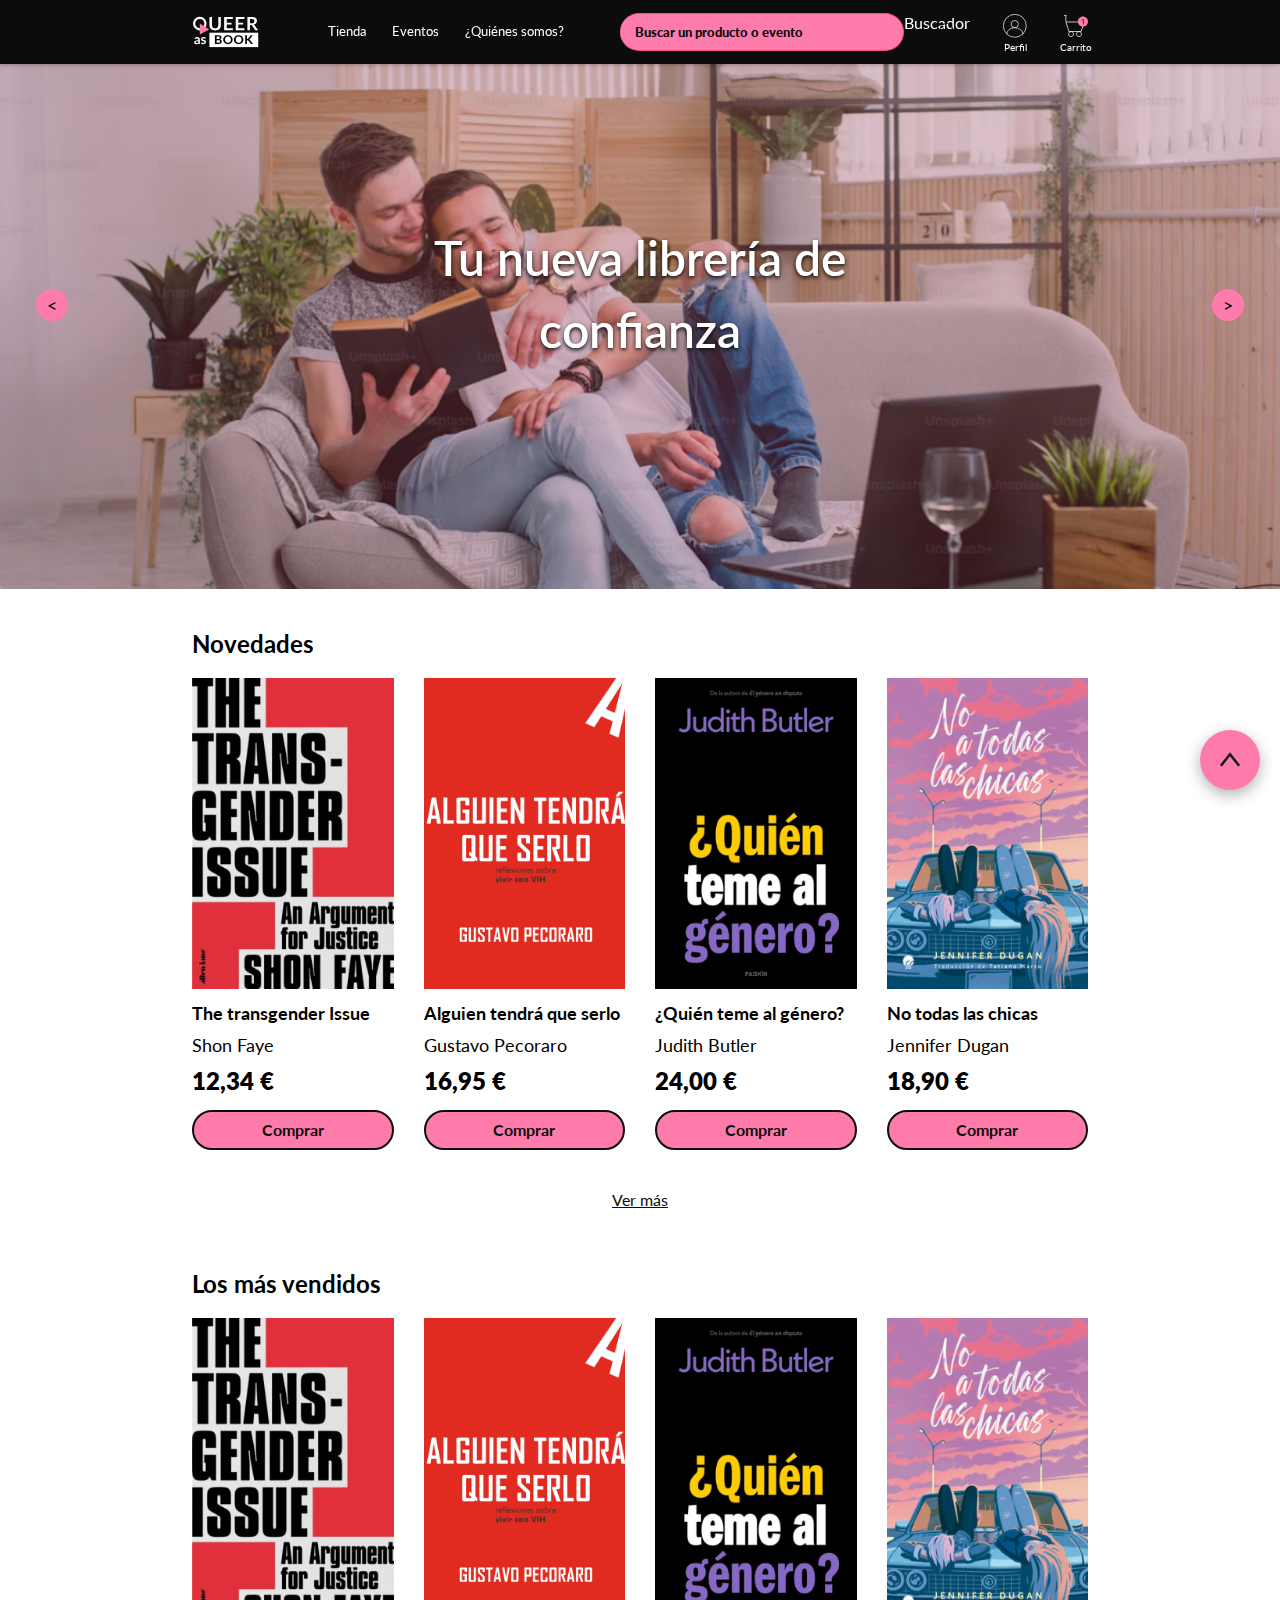
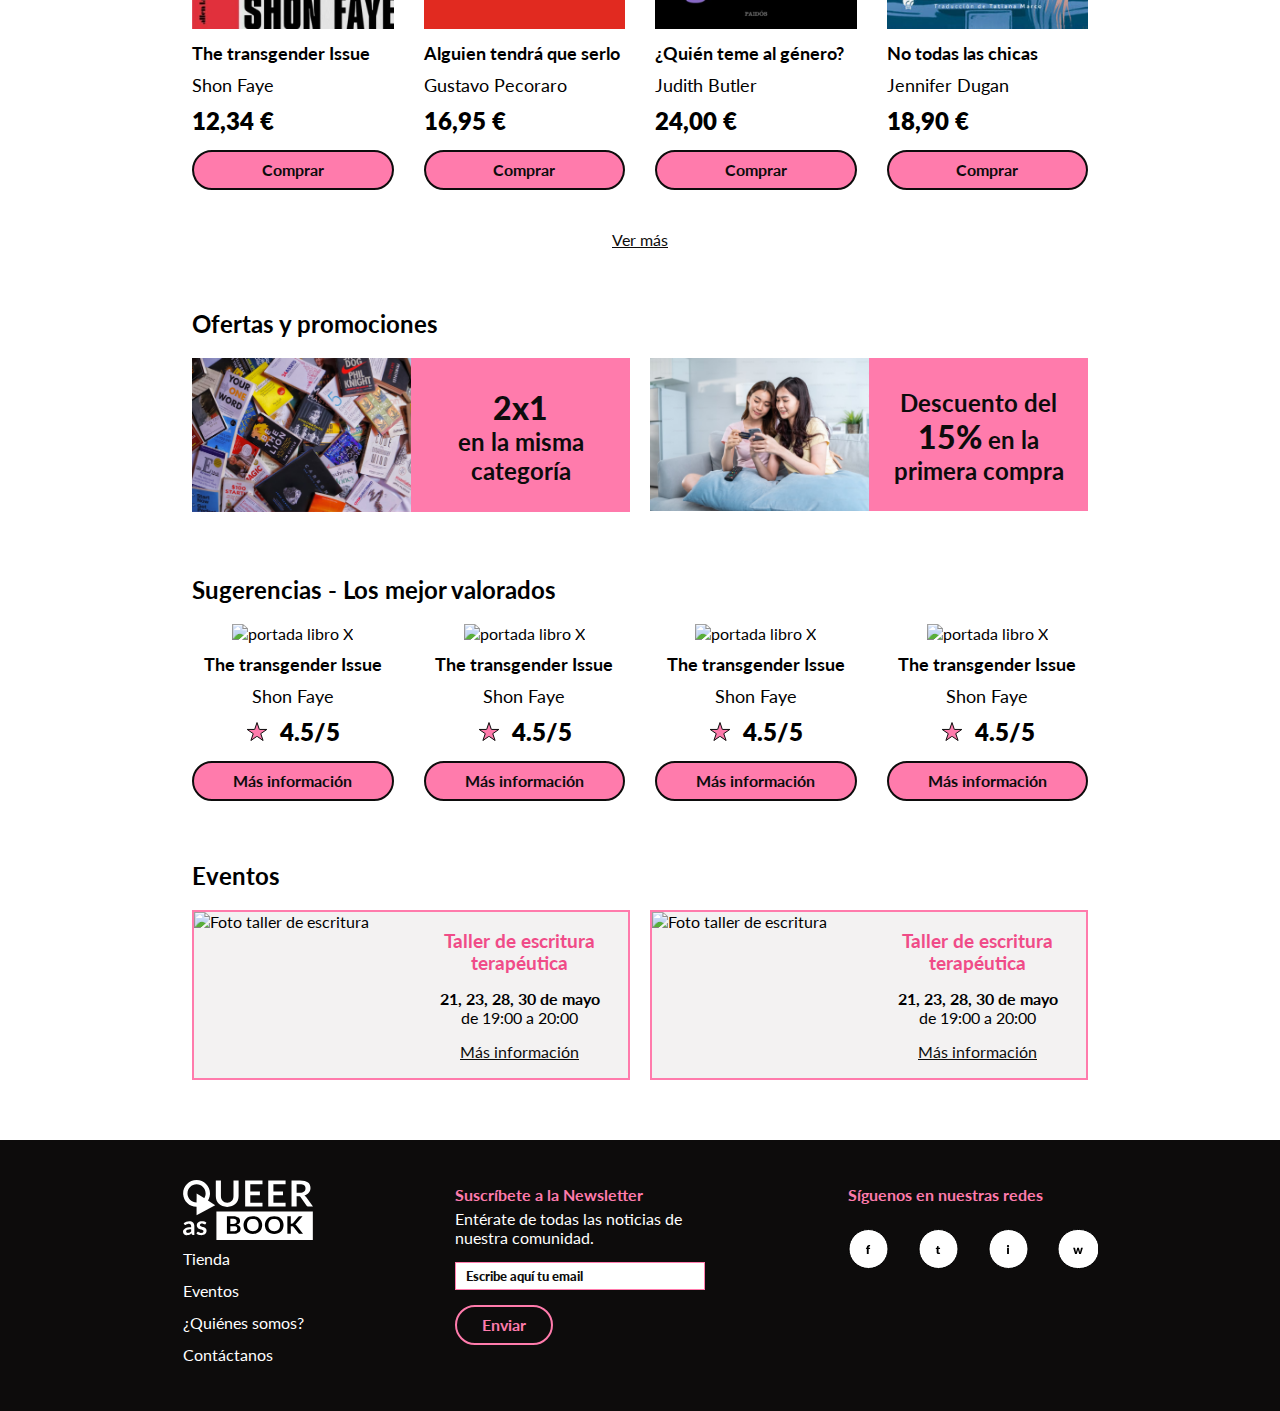
==== index.html @ 0e5432c2 "Fix label id in searchbar" ====
<!-- @format -->

<!DOCTYPE html>
<html lang="en">
  <head>
    <meta charset="UTF-8" >
    <meta name="viewport" content="width=device-width, initial-scale=1.0" >
    <meta name="description" content="La nueva librería online para una comunidad orgullosa." >
    <title>Inicio | Página de inicio de Queer as Book</title>
    <link rel="stylesheet"
    href="https://fonts.googleapis.com/css2?family=Lato:ital,wght@0,100;0,300;0,400;0,700;0,900;1,100;1,300;1,400;1,700;1,900&display=swap">
    <link rel="stylesheet" href="./css/styles.css" >
    <link rel="icon" type="image/x-icon" href="favicon.ico" >
  </head>
  <body>
    <header>
      <div class="header-wrapper">
        <a class="logo-desktop" href="index.html"><img src="./images/logos/logo-white-pink.svg" alt="Logo Queer as Book en header desktop" width="80" ></a>
        <a href="#main-menu" id="main-menu-toggle" class="menu-toggle" aria-label="Abrir menu"><span class="qb-icon qb-icon--hamburger" aria-hidden="true"></span></a>

        <a aria-label="Abrir búsqueda" class="item-icon" href="#"><span class="qb-icon qb-icon--search-w"></span></a>

        <!-- Barra de navegación -->
        <nav id="main-menu" class="main-menu" aria-label="Main menu">
          <a href="#main-menu-toggle" id="main-menu-close" class="menu-close" aria-label="Cerrar menu"><span class="qb-icon-float-left qb-icon qb-icon--close" aria-hidden="true"></span></a>
          <ul class="navbar-desktop-links" id="navbar-mobile-menu">
            <li><h4>Menú</h4></li>
            <li><a class="hover-underline-animation" href="tienda.html">Tienda</a></li>
            <li><a class="hover-underline-animation" href="eventos.html">Eventos</a></li>
            <li><a class="hover-underline-animation" href="quienes-somos.html">¿Quiénes somos?</a></li>
          </ul>

          <a class="logo-mobile" href="index.html"><img src="./images/logos/logo-black-sm.svg" alt="Logo Queer as Book en header para mobile" width="40" ></a>
        </nav>

        <div class="searchbar">
          <form action="#" method="post" accept-charset="utf-8" id="searchbar-form">
            <label for="searchbar-field" id="searchbar-label" aria-label="Barra de búsqueda" title="buscar">Buscador</label><br>
            <input class="searchbar-text" type="text" name="searchbar" placeholder="Buscar un producto o evento" value="" id="searchbar-field" aria-labelledby="searchbar-label" />
          </form>
        </div>

        <a class="logo-mobile" href="index.html"><img src="./images/logos/logo-white-pink-sm.svg" alt="Logo Queer as Book" width="40" ></a>
        <a href="#main-menu-toggle" title="menu-toggle" class="backdrop" tabindex="-1" aria-hidden="true" hidden></a>        <a aria-label="perfil" class="item-icon" href="#"><span class="qb-icon qb-icon--profile"></span> Perfil</a>
        <a aria-label="carrito" class="item-icon" href="#"><span class="qb-icon qb-icon--cart"></span>Carrito</a>
      </div>
    </header>

    <main>
      <a aria-label="Volver arriba" href="#"></a>
      <div id="carousel">
        <!-- <legend style="display: none;">Controles del carousel</legend> -->
        <input checked type="radio" name="slider" id="slide1" >
        <input type="radio" name="slider" id="slide2" >

        <div id="slides">
          <div id="overflow">
            <div class="inner">
              <article>
                <div class="info"><h1>Tu nueva librería de confianza</h1></div>

                <img alt="Imagen de portada. Pareja en el sofá" src="./images/portada1.png" >
              </article>

              <article>
                <div class="info">
                  <h1>Taller de escritura creativa</h1>
                  <a aria-label="Botón para más información sobre el taller" href="./eventos.html" class="btn btn--secondary">Más información</a>
                </div>
                <img alt="Imagen de evento. Taller de escritura creativa" src="./images/portada2.png" >
              </article>
            </div>
            <!-- .inner -->
          </div>
          <!-- #overflow -->
        </div>
        <!-- #slides -->

        <!-- #active -->

        <div class="carousel-active carousel-slider-buttons">
          <label class="slider-left" for="slide1">&lt;</label>
          <label class="slider-right" for="slide2">></label>
        </div>
      </div>
      <!-- #carousel -->
      <!-- Section cards of books - Novedades-->
      <section class="container">
        <h2>Novedades</h2>
        <div class="cards-books-wrapper">
          <article class="card-books">
            <img src="./images/book-covers/the-transgender-issue.png" alt="portada The transgender issue" >
            <h3>The transgender Issue</h3>
            <p>Shon Faye</p>
            <h4 class="precio">12,34 €</h4>
            <button class="btn btn--primary">Comprar</button>
          </article>

          <article class="card-books">
            <img src="./images/book-covers/alguien-tendra-que-serlo.png" alt="portada libro Alguien tendrá que serlo" >
            <h3>Alguien tendrá que serlo</h3>
            <p>Gustavo Pecoraro</p>
            <h4 class="precio">16,95 €</h4>
            <button class="btn btn--primary">Comprar</button>
          </article>

          <article class="card-books">
            <img src="./images/book-covers/quien-teme-al-genero.png" alt="portada libro Quién teme al género" >
            <h3>¿Quién teme al género?</h3>
            <p>Judith Butler</p>
            <h4 class="precio">24,00 €</h4>
            <button class="btn btn--primary">Comprar</button>
          </article>

          <article class="card-books">
            <img src="./images/book-covers/no-todas-las-chicas.png" alt="portada libro No todas las chicas" >
            <h3>No todas las chicas</h3>
            <p>Jennifer Dugan</p>
            <h4 class="precio">18,90 €</h4>
            <button class="btn btn--primary">Comprar</button>
          </article>
        </div>
        <a class="btn--link" href="./tienda.html">Ver más</a>
      </section>
      <!-- End of Section cards of books - Los más vendidos-->
      <!-- Section cards of books -->
      <section class="container">
        <h2>Los más vendidos</h2>
        <div class="cards-books-wrapper">
          <article class="card-books">
            <img src="./images/book-covers/the-transgender-issue.png" alt="portada The transgender issue" >
            <h3>The transgender Issue</h3>
            <p>Shon Faye</p>
            <h4 class="precio">12,34 €</h4>
            <button class="btn btn--primary">Comprar</button>
          </article>

          <article class="card-books">
            <img src="./images/book-covers/alguien-tendra-que-serlo.png" alt="portada libro Alguien tendrá que serlo" >
            <h3>Alguien tendrá que serlo</h3>
            <p>Gustavo Pecoraro</p>
            <h4 class="precio">16,95 €</h4>
            <button class="btn btn--primary">Comprar</button>
          </article>

          <article class="card-books">
            <img src="./images/book-covers/quien-teme-al-genero.png" alt="portada libro Quién teme al género" >
            <h3>¿Quién teme al género?</h3>
            <p>Judith Butler</p>
            <h4 class="precio">24,00 €</h4>
            <button class="btn btn--primary">Comprar</button>
          </article>

          <article class="card-books">
            <img src="./images/book-covers/no-todas-las-chicas.png" alt="portada libro No todas las chicas" >
            <h3>No todas las chicas</h3>
            <p>Jennifer Dugan</p>
            <h4 class="precio">18,90 €</h4>
            <button class="btn btn--primary">Comprar</button>
          </article>
        </div>

        <a class="btn--link" href="./tienda.html">Ver más</a>
      </section>
      <!-- End of Section cards of books -->
      <!-- Section Deals - Ofertas y promociones -->
      <section class="container">
        <h2>Ofertas y promociones</h2>
        <div class="cards-deals-wrapper">
          <article>
            <a aria-label="tarjeta de promoción" href="/tienda.html">
              <div class="text-over-image">
                <h3 class="text-deal">
                  <span class="max-deal">2x1</span><br >
                  en la misma categoría
                </h3>
              </div>
              <img src="./images/oferta-categoria.png" alt="libros oferta 2 por 1" >
            </a>
          </article>
          <article>
            <a aria-label="tarjeta de promoción" href="/tienda.html">
              <div class="text-over-image">
                <h3 class="text-deal">Descuento del <span class="max-deal">15%</span> en la <br >primera compra</h3>
              </div>
              <img src="./images/oferta-descuento.png" alt="Pareja comprando descuento 15" >
            </a>
          </article>
        </div>
      </section>
      <!-- End of Section of Deals - Ofertas y promociones-->

      <!-- Section cards of books - Sugerencias-->
      <section class="container">
        <h2>Sugerencias - Los mejor valorados</h2>
        <div class="cards-books-wrapper">
          <article class="card-books card-suggestions">
            <img src="https://www.queerlit.co.uk/cdn/shop/products/9780241423141_b2c5d167-e8be-4f23-af86-11f221626fd6_370x.jpg?v=1641292805" alt="portada libro X" >
            <h3>The transgender Issue</h3>
            <p>Shon Faye</p>
            <h4 class="rating">4.5/5</h4>
            <button class="btn btn--primary">Más información</button>
          </article>

          <article class="card-books card-suggestions">
            <img src="https://www.queerlit.co.uk/cdn/shop/products/9780241423141_b2c5d167-e8be-4f23-af86-11f221626fd6_370x.jpg?v=1641292805" alt="portada libro X" >
            <h3>The transgender Issue</h3>
            <p>Shon Faye</p>
            <h4 class="rating">4.5/5</h4>
            <button class="btn btn--primary">Más información</button>
          </article>

          <article class="card-books card-suggestions">
            <img src="https://www.queerlit.co.uk/cdn/shop/products/9780241423141_b2c5d167-e8be-4f23-af86-11f221626fd6_370x.jpg?v=1641292805" alt="portada libro X" >
            <h3>The transgender Issue</h3>
            <p>Shon Faye</p>
            <h4 class="rating">4.5/5</h4>
            <button class="btn btn--primary">Más información</button>
          </article>

          <article class="card-books card-suggestions">
            <img src="https://www.queerlit.co.uk/cdn/shop/products/9780241423141_b2c5d167-e8be-4f23-af86-11f221626fd6_370x.jpg?v=1641292805" alt="portada libro X" >
            <h3>The transgender Issue</h3>
            <p>Shon Faye</p>
            <h4 class="rating">4.5/5</h4>
            <button class="btn btn--primary">Más información</button>
          </article>
        </div>
      </section>
      <!-- End of Section cards of books - Los más vendidos-->
      <!-- Section Events - Eventos -->
      <section class="container">
        <h2>Eventos</h2>
        <div class="cards-events-home-wrapper">
          <article>
            <img src="https://plus.unsplash.com/premium_photo-1706061118695-5c6cc28e418d?q=80&w=2942&auto=format&fit=crop&ixlib=rb-4.0.3&ixid=M3wxMjA3fDB8MHxwaG90by1wYWdlfHx8fGVufDB8fHx8fA==" alt="Foto taller de escritura" >
            <div class="text-events">
              <h3>Taller de escritura terapéutica</h3>
              <p>
                <span style="font-weight: 700">21, 23, 28, 30 de mayo</span><br >
                de 19:00 a 20:00
              </p>
              <a class="btn--link" href="./eventos.html">Más información</a>
            </div>
          </article>
          <article>
            <img src="https://plus.unsplash.com/premium_photo-1706061118695-5c6cc28e418d?q=80&w=2942&auto=format&fit=crop&ixlib=rb-4.0.3&ixid=M3wxMjA3fDB8MHxwaG90by1wYWdlfHx8fGVufDB8fHx8fA==" alt="Foto taller de escritura" >
            <div class="text-events">
              <h3>Taller de escritura terapéutica</h3>
              <p>
                <span style="font-weight: 700">21, 23, 28, 30 de mayo</span><br >
                de 19:00 a 20:00
              </p>
              <a class="btn--link" href="./eventos.html">Más información</a>
            </div>
          </article>
        </div>
      </section>
      <!-- End of Section of Events - Eventos-->
    </main>
    <footer>

      <div class="footer-first-block">
        <a aria-label="Enlace en el footer para volver al inicio" class="logo-footer" href="index.html"><img src="./images/logos/logo-white.svg" alt="Logo Queer as Book en footer" width="130" ></a>
        <ul class="footer-links">
          <li><a href="tienda.html">Tienda</a></li>
          <li><a href="eventos.html">Eventos</a></li>
          <li><a href="quienes-somos.html">¿Quiénes somos?</a></li>
          <li><a href="quienes-somos#contacta.html">Contáctanos</a></li>
        </ul>
      </div>
      <div class="footer-second-block">
        <form action="#" method="post" accept-charset="utf-8" id="newsletter-subscribe">
          <h4>Suscríbete a la Newsletter</h4>
          <p>
            <label for="subscribe-field"
              >Entérate de todas las noticias de <br >
              nuestra comunidad.</label
            ><br >
            <input type="text" name="email" placeholder="Escribe aquí tu email" value="" id="subscribe-field" >
          </p>
          <p>
            <input class="btn btn--tertiary" type="submit" value="Enviar" >
          </p>
        </form>
      </div>
      <div class="footer-third-block">
        <h4>Síguenos en nuestras redes</h4>
        <ul class="footer-links footer-social">
          <li>
            <a href="#" aria-label="boton para ir a facebook"><span class="qb-icon qb-icon--facebook"></span></a>
          </li>
          <li>
            <a href="#" aria-label="boton para ir a twitter"><span class="qb-icon qb-icon--twitter"></span></a>
          </li>
          <li>
            <a href="#" aria-label="boton para ir a instagram"><span class="qb-icon qb-icon--instagram"></span></a>
          </li>
          <li>
            <a href="#" aria-label="boton para ir a whatsapp"><span class="qb-icon qb-icon--whatsapp"></span></a>
          </li>
        </ul>
      </div>
    </footer>
    <a class="qb-button-top qb-icon--arrow-top" aria-label="Volver arriba" href="#"></a>

      <nav class="bottom-navbar-wrapper">
        <ul>
          <li><a class="active" href="index.html"><span class="qb-icon qb-icon--home-active"></span>Inicio</a></li>
          <li><a href="#"><span class="qb-icon qb-icon--search-w"></span>Buscar</a></li>
          <li><a href="#"><span class="qb-icon qb-icon--profile"></span>Perfil</a></li>
          <li><a href="#"><span class="qb-icon qb-icon--cart"></span>Carrito</a></li>
        </ul>
      </nav>

  </body>
</html>
---- css/styles.css ----
@import url(./global.css);
@import url(./navbar.css);
@import url(./bottom-navbar.css);
@import url(./searchbar.css);
@import url(./carousel.css);
@import url(./icons.css);
@import url(./cards.css);
@import url(./dropdown.css);
@import url(./calendar.css);
@import url(./img-text.css);
@import url(./form.css);
@import url(./map.css);
@import url(./buttons.css);
@import url(./footer.css);
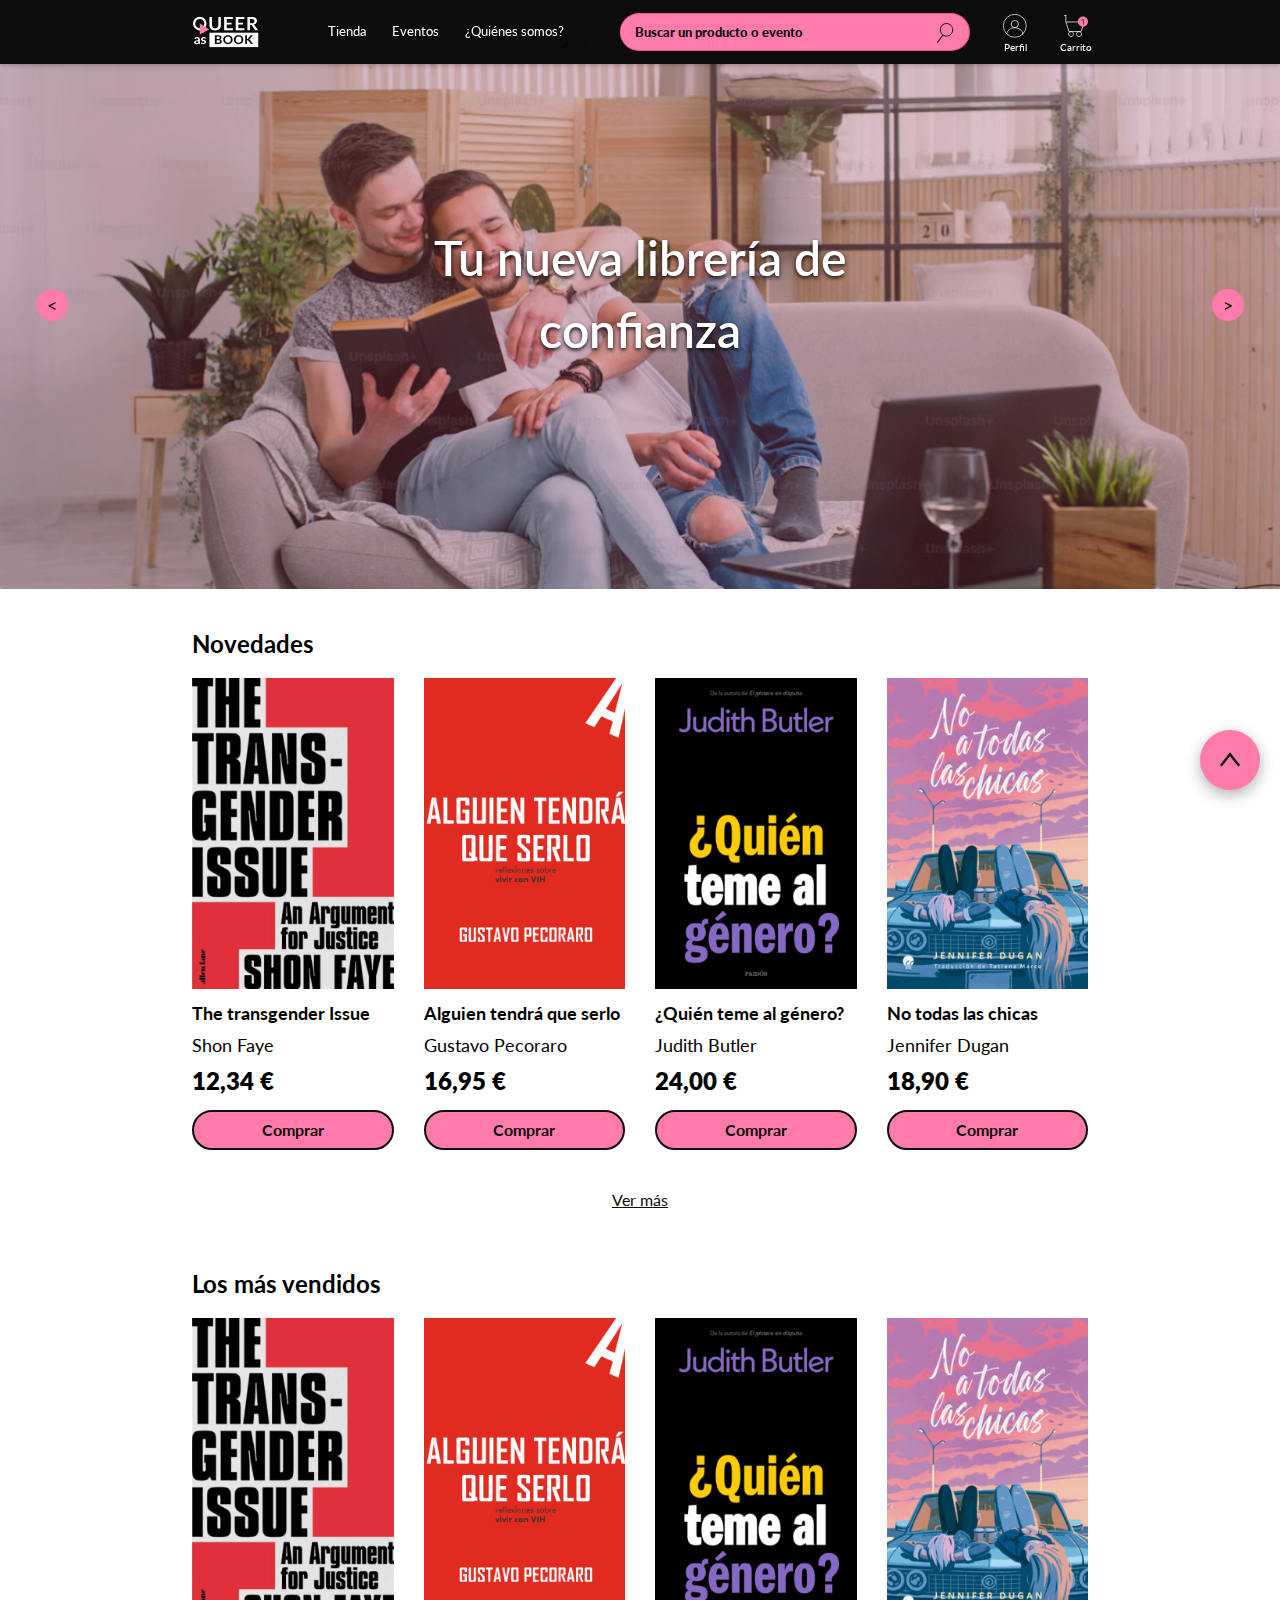
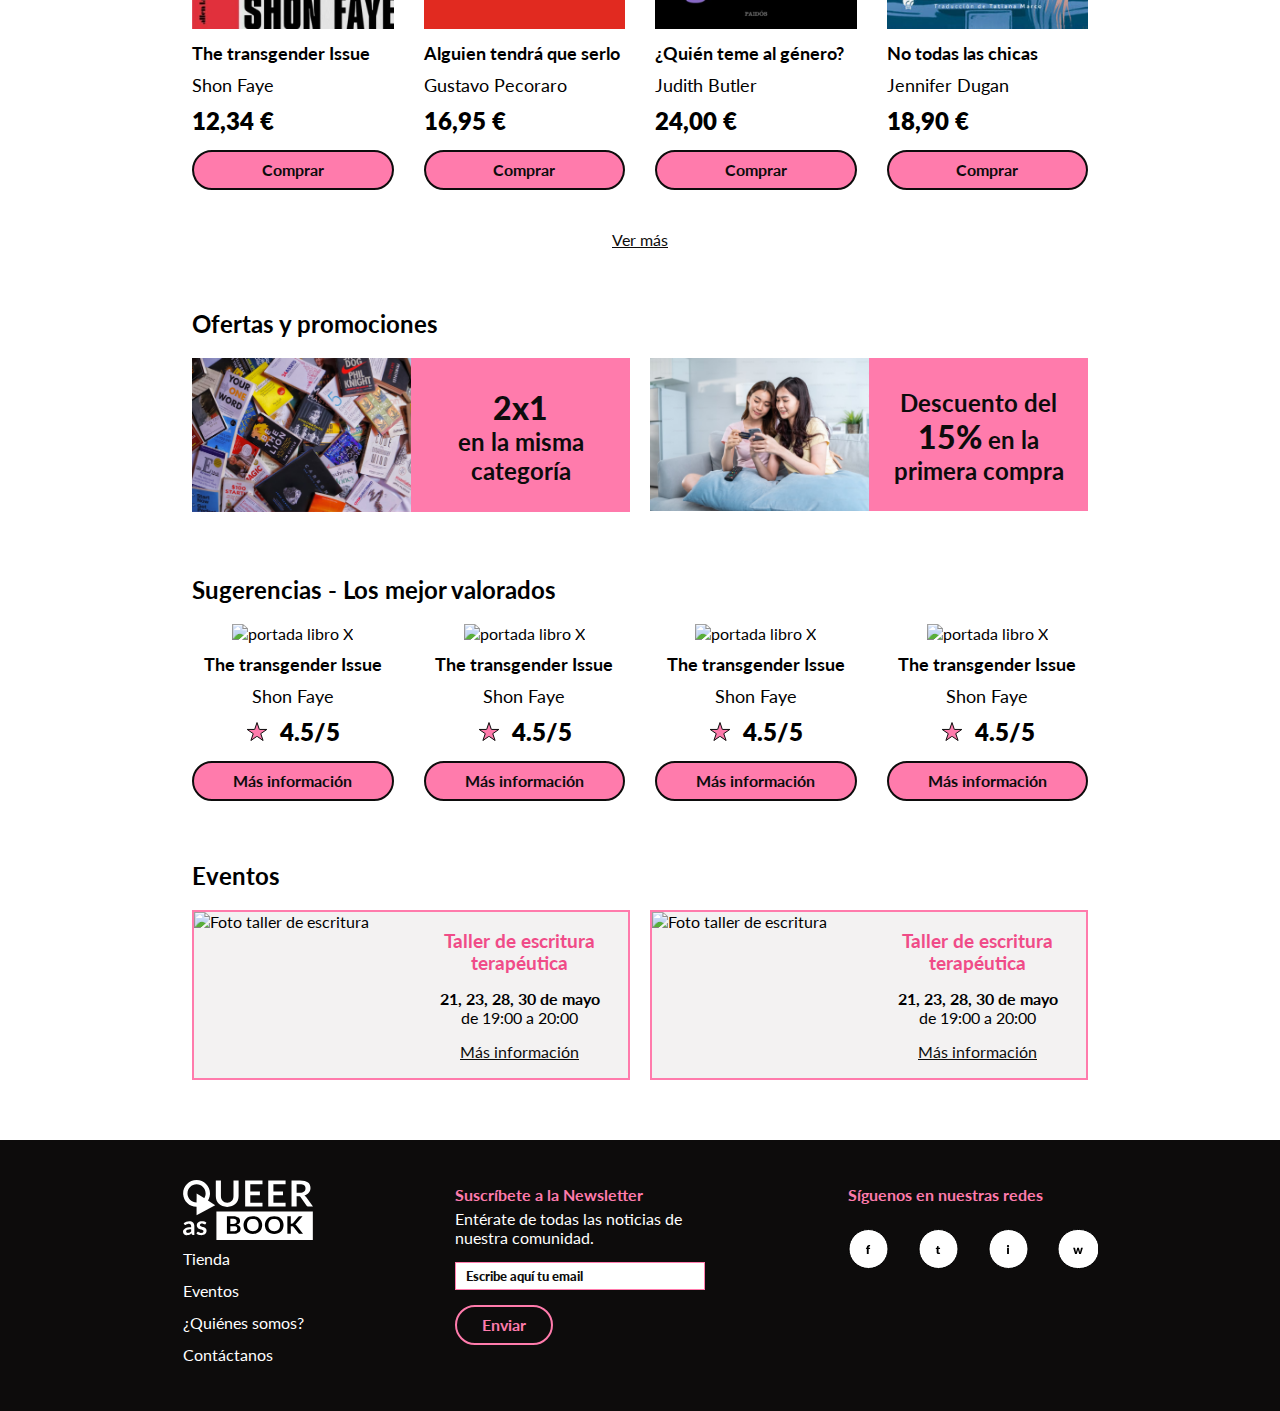
==== commit 96b8f782: "Fix image quienes somos and searchbar" ====
--- a/index.html
+++ b/index.html
@@ -34,12 +34,11 @@
         </nav>
 
         <div class="searchbar">
-          <form action="#" method="post" accept-charset="utf-8" id="searchbar-form">
-            <label for="searchbar-field" id="searchbar-label" aria-label="Barra de búsqueda" title="buscar">Buscador</label><br>
-            <input class="searchbar-text" type="text" name="searchbar" placeholder="Buscar un producto o evento" value="" id="searchbar-field" aria-labelledby="searchbar-label" />
+          <form action="#" method="post" role="search" accept-charset="utf-8" id="searchbar-form">
+            <input class="searchbar-text" type="search" name="search" placeholder="Buscar un producto o evento" value="" id="searchbar-field" aria-labelledby="searchbar-label" />
           </form>
         </div>
-
+        
         <a class="logo-mobile" href="index.html"><img src="./images/logos/logo-white-pink-sm.svg" alt="Logo Queer as Book" width="40" ></a>
         <a href="#main-menu-toggle" title="menu-toggle" class="backdrop" tabindex="-1" aria-hidden="true" hidden></a>        <a aria-label="perfil" class="item-icon" href="#"><span class="qb-icon qb-icon--profile"></span> Perfil</a>
         <a aria-label="carrito" class="item-icon" href="#"><span class="qb-icon qb-icon--cart"></span>Carrito</a>
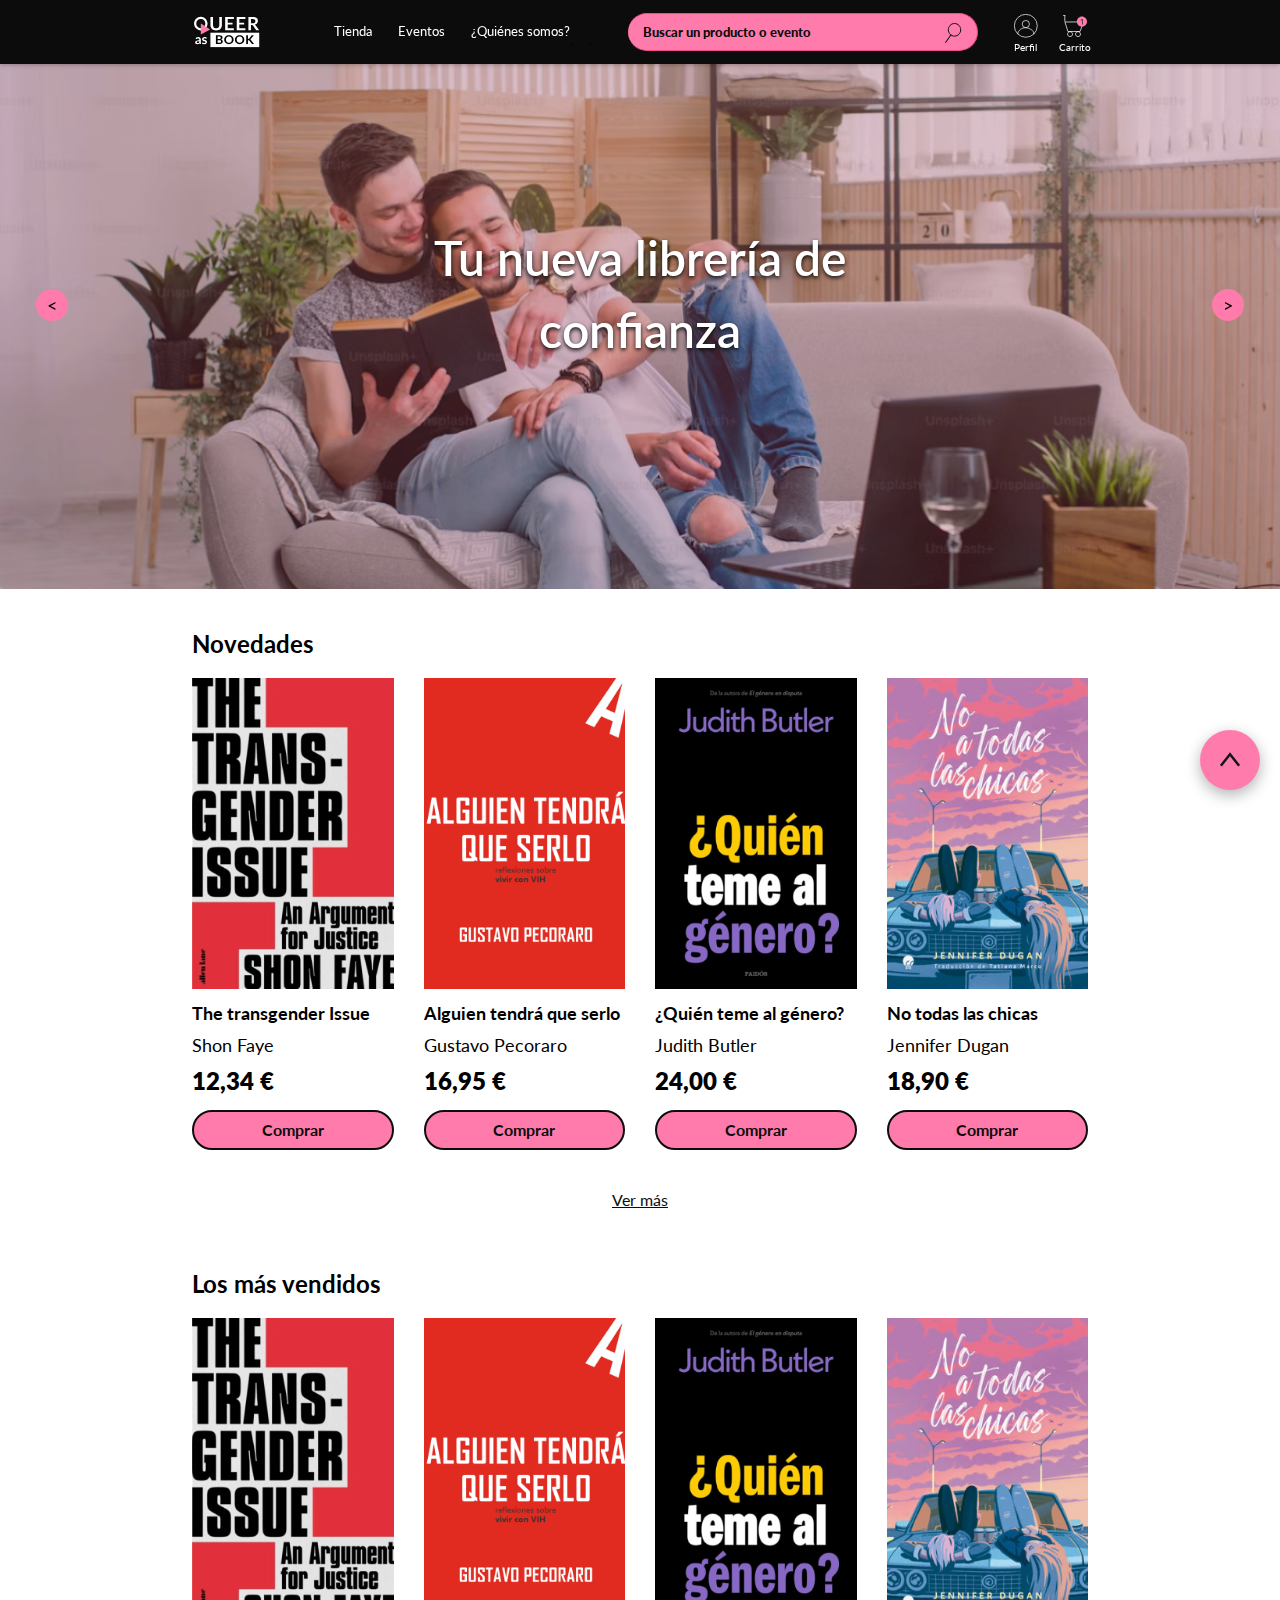
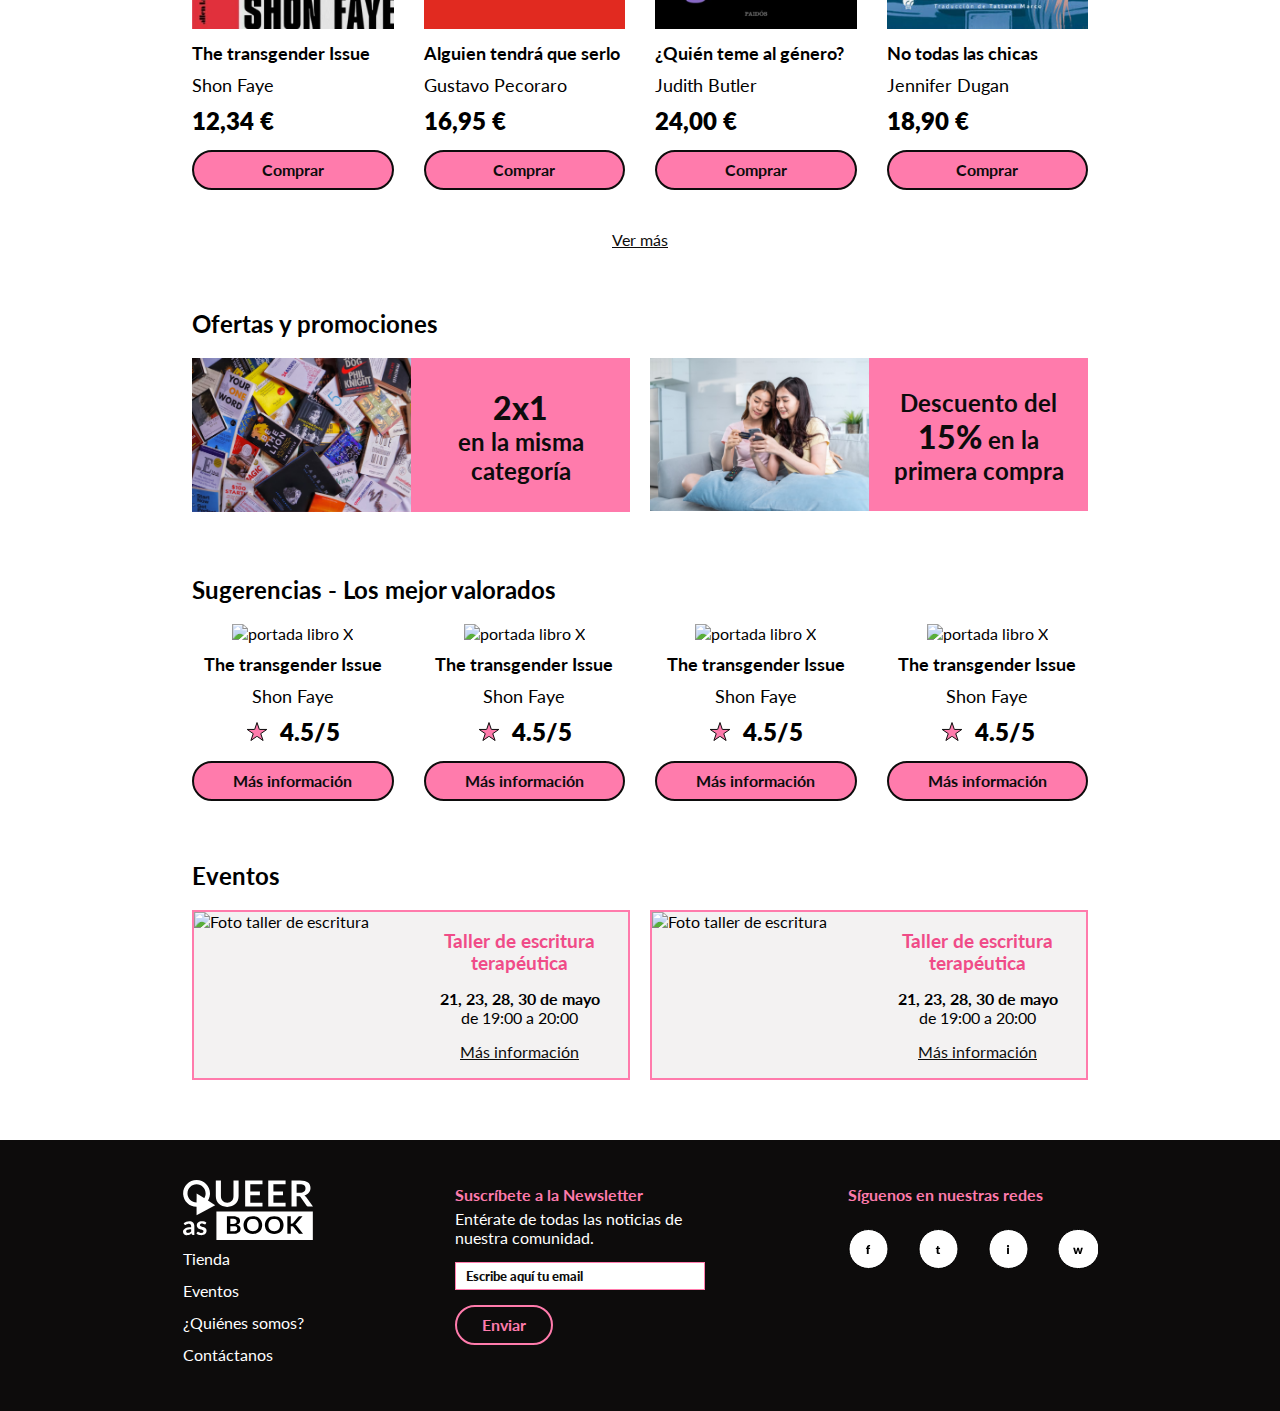
==== commit 780d32c3: "Fix perfil and carrito alignment in top navbar" ====
--- a/index.html
+++ b/index.html
@@ -3,19 +3,18 @@
 <!DOCTYPE html>
 <html lang="en">
   <head>
-    <meta charset="UTF-8" >
-    <meta name="viewport" content="width=device-width, initial-scale=1.0" >
-    <meta name="description" content="La nueva librería online para una comunidad orgullosa." >
+    <meta charset="UTF-8" />
+    <meta name="viewport" content="width=device-width, initial-scale=1.0" />
+    <meta name="description" content="La nueva librería online para una comunidad orgullosa." />
     <title>Inicio | Página de inicio de Queer as Book</title>
-    <link rel="stylesheet"
-    href="https://fonts.googleapis.com/css2?family=Lato:ital,wght@0,100;0,300;0,400;0,700;0,900;1,100;1,300;1,400;1,700;1,900&display=swap">
-    <link rel="stylesheet" href="./css/styles.css" >
-    <link rel="icon" type="image/x-icon" href="favicon.ico" >
+    <link rel="stylesheet" href="https://fonts.googleapis.com/css2?family=Lato:ital,wght@0,100;0,300;0,400;0,700;0,900;1,100;1,300;1,400;1,700;1,900&display=swap" />
+    <link rel="stylesheet" href="./css/styles.css" />
+    <link rel="icon" type="image/x-icon" href="favicon.ico" />
   </head>
   <body>
     <header>
       <div class="header-wrapper">
-        <a class="logo-desktop" href="index.html"><img src="./images/logos/logo-white-pink.svg" alt="Logo Queer as Book en header desktop" width="80" ></a>
+        <a class="logo-desktop" href="index.html"><img src="./images/logos/logo-white-pink.svg" alt="Logo Queer as Book en header desktop" width="80" /></a>
         <a href="#main-menu" id="main-menu-toggle" class="menu-toggle" aria-label="Abrir menu"><span class="qb-icon qb-icon--hamburger" aria-hidden="true"></span></a>
 
         <a aria-label="Abrir búsqueda" class="item-icon" href="#"><span class="qb-icon qb-icon--search-w"></span></a>
@@ -30,18 +29,24 @@
             <li><a class="hover-underline-animation" href="quienes-somos.html">¿Quiénes somos?</a></li>
           </ul>
 
-          <a class="logo-mobile" href="index.html"><img src="./images/logos/logo-black-sm.svg" alt="Logo Queer as Book en header para mobile" width="40" ></a>
+          <a class="logo-mobile" href="index.html"><img src="./images/logos/logo-black-sm.svg" alt="Logo Queer as Book en header para mobile" width="40" /></a>
         </nav>
 
         <div class="searchbar">
           <form action="#" method="post" role="search" accept-charset="utf-8" id="searchbar-form">
-            <input class="searchbar-text" type="search" name="search" placeholder="Buscar un producto o evento" value="" id="searchbar-field" aria-labelledby="searchbar-label" />
+            <label for="searchbar-form" class="hide-label">Buscar</label>
+            <input class="searchbar-text" type="search" name="search" placeholder="Buscar un producto o evento" value="" id="searchbar-field" aria-labelledby="searchbar-form" />
           </form>
         </div>
+
+        <a class="logo-mobile" href="index.html"><img src="./images/logos/logo-white-pink-sm.svg" alt="Logo Queer as Book" width="40" /></a>
+
+        <a href="#main-menu-toggle" title="menu-toggle" class="backdrop" tabindex="-1" aria-hidden="true" hidden></a>
         
-        <a class="logo-mobile" href="index.html"><img src="./images/logos/logo-white-pink-sm.svg" alt="Logo Queer as Book" width="40" ></a>
-        <a href="#main-menu-toggle" title="menu-toggle" class="backdrop" tabindex="-1" aria-hidden="true" hidden></a>        <a aria-label="perfil" class="item-icon" href="#"><span class="qb-icon qb-icon--profile"></span> Perfil</a>
-        <a aria-label="carrito" class="item-icon" href="#"><span class="qb-icon qb-icon--cart"></span>Carrito</a>
+        <div class="perfil-carrito-wrapper">
+          <a aria-label="perfil" class="item-icon" href="#"><span class="qb-icon qb-icon--profile"></span> Perfil</a>
+          <a aria-label="carrito" class="item-icon" href="#"><span class="qb-icon qb-icon--cart"></span>Carrito</a>
+        </div>
       </div>
     </header>
 
@@ -49,8 +54,8 @@
       <a aria-label="Volver arriba" href="#"></a>
       <div id="carousel">
         <!-- <legend style="display: none;">Controles del carousel</legend> -->
-        <input checked type="radio" name="slider" id="slide1" >
-        <input type="radio" name="slider" id="slide2" >
+        <input checked type="radio" name="slider" id="slide1" />
+        <input type="radio" name="slider" id="slide2" />
 
         <div id="slides">
           <div id="overflow">
@@ -58,7 +63,7 @@
               <article>
                 <div class="info"><h1>Tu nueva librería de confianza</h1></div>
 
-                <img alt="Imagen de portada. Pareja en el sofá" src="./images/portada1.png" >
+                <img alt="Imagen de portada. Pareja en el sofá" src="./images/portada1.png" />
               </article>
 
               <article>
@@ -66,7 +71,7 @@
                   <h1>Taller de escritura creativa</h1>
                   <a aria-label="Botón para más información sobre el taller" href="./eventos.html" class="btn btn--secondary">Más información</a>
                 </div>
-                <img alt="Imagen de evento. Taller de escritura creativa" src="./images/portada2.png" >
+                <img alt="Imagen de evento. Taller de escritura creativa" src="./images/portada2.png" />
               </article>
             </div>
             <!-- .inner -->
@@ -88,7 +93,7 @@
         <h2>Novedades</h2>
         <div class="cards-books-wrapper">
           <article class="card-books">
-            <img src="./images/book-covers/the-transgender-issue.png" alt="portada The transgender issue" >
+            <img src="./images/book-covers/the-transgender-issue.png" alt="portada The transgender issue" />
             <h3>The transgender Issue</h3>
             <p>Shon Faye</p>
             <h4 class="precio">12,34 €</h4>
@@ -96,7 +101,7 @@
           </article>
 
           <article class="card-books">
-            <img src="./images/book-covers/alguien-tendra-que-serlo.png" alt="portada libro Alguien tendrá que serlo" >
+            <img src="./images/book-covers/alguien-tendra-que-serlo.png" alt="portada libro Alguien tendrá que serlo" />
             <h3>Alguien tendrá que serlo</h3>
             <p>Gustavo Pecoraro</p>
             <h4 class="precio">16,95 €</h4>
@@ -104,7 +109,7 @@
           </article>
 
           <article class="card-books">
-            <img src="./images/book-covers/quien-teme-al-genero.png" alt="portada libro Quién teme al género" >
+            <img src="./images/book-covers/quien-teme-al-genero.png" alt="portada libro Quién teme al género" />
             <h3>¿Quién teme al género?</h3>
             <p>Judith Butler</p>
             <h4 class="precio">24,00 €</h4>
@@ -112,7 +117,7 @@
           </article>
 
           <article class="card-books">
-            <img src="./images/book-covers/no-todas-las-chicas.png" alt="portada libro No todas las chicas" >
+            <img src="./images/book-covers/no-todas-las-chicas.png" alt="portada libro No todas las chicas" />
             <h3>No todas las chicas</h3>
             <p>Jennifer Dugan</p>
             <h4 class="precio">18,90 €</h4>
@@ -127,7 +132,7 @@
         <h2>Los más vendidos</h2>
         <div class="cards-books-wrapper">
           <article class="card-books">
-            <img src="./images/book-covers/the-transgender-issue.png" alt="portada The transgender issue" >
+            <img src="./images/book-covers/the-transgender-issue.png" alt="portada The transgender issue" />
             <h3>The transgender Issue</h3>
             <p>Shon Faye</p>
             <h4 class="precio">12,34 €</h4>
@@ -135,7 +140,7 @@
           </article>
 
           <article class="card-books">
-            <img src="./images/book-covers/alguien-tendra-que-serlo.png" alt="portada libro Alguien tendrá que serlo" >
+            <img src="./images/book-covers/alguien-tendra-que-serlo.png" alt="portada libro Alguien tendrá que serlo" />
             <h3>Alguien tendrá que serlo</h3>
             <p>Gustavo Pecoraro</p>
             <h4 class="precio">16,95 €</h4>
@@ -143,7 +148,7 @@
           </article>
 
           <article class="card-books">
-            <img src="./images/book-covers/quien-teme-al-genero.png" alt="portada libro Quién teme al género" >
+            <img src="./images/book-covers/quien-teme-al-genero.png" alt="portada libro Quién teme al género" />
             <h3>¿Quién teme al género?</h3>
             <p>Judith Butler</p>
             <h4 class="precio">24,00 €</h4>
@@ -151,7 +156,7 @@
           </article>
 
           <article class="card-books">
-            <img src="./images/book-covers/no-todas-las-chicas.png" alt="portada libro No todas las chicas" >
+            <img src="./images/book-covers/no-todas-las-chicas.png" alt="portada libro No todas las chicas" />
             <h3>No todas las chicas</h3>
             <p>Jennifer Dugan</p>
             <h4 class="precio">18,90 €</h4>
@@ -170,19 +175,19 @@
             <a aria-label="tarjeta de promoción" href="/tienda.html">
               <div class="text-over-image">
                 <h3 class="text-deal">
-                  <span class="max-deal">2x1</span><br >
+                  <span class="max-deal">2x1</span><br />
                   en la misma categoría
                 </h3>
               </div>
-              <img src="./images/oferta-categoria.png" alt="libros oferta 2 por 1" >
+              <img src="./images/oferta-categoria.png" alt="libros oferta 2 por 1" />
             </a>
           </article>
           <article>
             <a aria-label="tarjeta de promoción" href="/tienda.html">
               <div class="text-over-image">
-                <h3 class="text-deal">Descuento del <span class="max-deal">15%</span> en la <br >primera compra</h3>
+                <h3 class="text-deal">Descuento del <span class="max-deal">15%</span> en la <br />primera compra</h3>
               </div>
-              <img src="./images/oferta-descuento.png" alt="Pareja comprando descuento 15" >
+              <img src="./images/oferta-descuento.png" alt="Pareja comprando descuento 15" />
             </a>
           </article>
         </div>
@@ -194,7 +199,7 @@
         <h2>Sugerencias - Los mejor valorados</h2>
         <div class="cards-books-wrapper">
           <article class="card-books card-suggestions">
-            <img src="https://www.queerlit.co.uk/cdn/shop/products/9780241423141_b2c5d167-e8be-4f23-af86-11f221626fd6_370x.jpg?v=1641292805" alt="portada libro X" >
+            <img src="https://www.queerlit.co.uk/cdn/shop/products/9780241423141_b2c5d167-e8be-4f23-af86-11f221626fd6_370x.jpg?v=1641292805" alt="portada libro X" />
             <h3>The transgender Issue</h3>
             <p>Shon Faye</p>
             <h4 class="rating">4.5/5</h4>
@@ -202,7 +207,7 @@
           </article>
 
           <article class="card-books card-suggestions">
-            <img src="https://www.queerlit.co.uk/cdn/shop/products/9780241423141_b2c5d167-e8be-4f23-af86-11f221626fd6_370x.jpg?v=1641292805" alt="portada libro X" >
+            <img src="https://www.queerlit.co.uk/cdn/shop/products/9780241423141_b2c5d167-e8be-4f23-af86-11f221626fd6_370x.jpg?v=1641292805" alt="portada libro X" />
             <h3>The transgender Issue</h3>
             <p>Shon Faye</p>
             <h4 class="rating">4.5/5</h4>
@@ -210,7 +215,7 @@
           </article>
 
           <article class="card-books card-suggestions">
-            <img src="https://www.queerlit.co.uk/cdn/shop/products/9780241423141_b2c5d167-e8be-4f23-af86-11f221626fd6_370x.jpg?v=1641292805" alt="portada libro X" >
+            <img src="https://www.queerlit.co.uk/cdn/shop/products/9780241423141_b2c5d167-e8be-4f23-af86-11f221626fd6_370x.jpg?v=1641292805" alt="portada libro X" />
             <h3>The transgender Issue</h3>
             <p>Shon Faye</p>
             <h4 class="rating">4.5/5</h4>
@@ -218,7 +223,7 @@
           </article>
 
           <article class="card-books card-suggestions">
-            <img src="https://www.queerlit.co.uk/cdn/shop/products/9780241423141_b2c5d167-e8be-4f23-af86-11f221626fd6_370x.jpg?v=1641292805" alt="portada libro X" >
+            <img src="https://www.queerlit.co.uk/cdn/shop/products/9780241423141_b2c5d167-e8be-4f23-af86-11f221626fd6_370x.jpg?v=1641292805" alt="portada libro X" />
             <h3>The transgender Issue</h3>
             <p>Shon Faye</p>
             <h4 class="rating">4.5/5</h4>
@@ -232,22 +237,22 @@
         <h2>Eventos</h2>
         <div class="cards-events-home-wrapper">
           <article>
-            <img src="https://plus.unsplash.com/premium_photo-1706061118695-5c6cc28e418d?q=80&w=2942&auto=format&fit=crop&ixlib=rb-4.0.3&ixid=M3wxMjA3fDB8MHxwaG90by1wYWdlfHx8fGVufDB8fHx8fA==" alt="Foto taller de escritura" >
+            <img src="https://plus.unsplash.com/premium_photo-1706061118695-5c6cc28e418d?q=80&w=2942&auto=format&fit=crop&ixlib=rb-4.0.3&ixid=M3wxMjA3fDB8MHxwaG90by1wYWdlfHx8fGVufDB8fHx8fA==" alt="Foto taller de escritura" />
             <div class="text-events">
               <h3>Taller de escritura terapéutica</h3>
               <p>
-                <span style="font-weight: 700">21, 23, 28, 30 de mayo</span><br >
+                <span style="font-weight: 700">21, 23, 28, 30 de mayo</span><br />
                 de 19:00 a 20:00
               </p>
               <a class="btn--link" href="./eventos.html">Más información</a>
             </div>
           </article>
           <article>
-            <img src="https://plus.unsplash.com/premium_photo-1706061118695-5c6cc28e418d?q=80&w=2942&auto=format&fit=crop&ixlib=rb-4.0.3&ixid=M3wxMjA3fDB8MHxwaG90by1wYWdlfHx8fGVufDB8fHx8fA==" alt="Foto taller de escritura" >
+            <img src="https://plus.unsplash.com/premium_photo-1706061118695-5c6cc28e418d?q=80&w=2942&auto=format&fit=crop&ixlib=rb-4.0.3&ixid=M3wxMjA3fDB8MHxwaG90by1wYWdlfHx8fGVufDB8fHx8fA==" alt="Foto taller de escritura" />
             <div class="text-events">
               <h3>Taller de escritura terapéutica</h3>
               <p>
-                <span style="font-weight: 700">21, 23, 28, 30 de mayo</span><br >
+                <span style="font-weight: 700">21, 23, 28, 30 de mayo</span><br />
                 de 19:00 a 20:00
               </p>
               <a class="btn--link" href="./eventos.html">Más información</a>
@@ -258,9 +263,8 @@
       <!-- End of Section of Events - Eventos-->
     </main>
     <footer>
-
       <div class="footer-first-block">
-        <a aria-label="Enlace en el footer para volver al inicio" class="logo-footer" href="index.html"><img src="./images/logos/logo-white.svg" alt="Logo Queer as Book en footer" width="130" ></a>
+        <a aria-label="Enlace en el footer para volver al inicio" class="logo-footer" href="index.html"><img src="./images/logos/logo-white.svg" alt="Logo Queer as Book en footer" width="130" /></a>
         <ul class="footer-links">
           <li><a href="tienda.html">Tienda</a></li>
           <li><a href="eventos.html">Eventos</a></li>
@@ -273,13 +277,13 @@
           <h4>Suscríbete a la Newsletter</h4>
           <p>
             <label for="subscribe-field"
-              >Entérate de todas las noticias de <br >
+              >Entérate de todas las noticias de <br />
               nuestra comunidad.</label
-            ><br >
-            <input type="text" name="email" placeholder="Escribe aquí tu email" value="" id="subscribe-field" >
+            ><br />
+            <input type="text" name="email" placeholder="Escribe aquí tu email" value="" id="subscribe-field" />
           </p>
           <p>
-            <input class="btn btn--tertiary" type="submit" value="Enviar" >
+            <input class="btn btn--tertiary" type="submit" value="Enviar" />
           </p>
         </form>
       </div>
@@ -303,14 +307,21 @@
     </footer>
     <a class="qb-button-top qb-icon--arrow-top" aria-label="Volver arriba" href="#"></a>
 
-      <nav class="bottom-navbar-wrapper">
-        <ul>
-          <li><a class="active" href="index.html"><span class="qb-icon qb-icon--home-active"></span>Inicio</a></li>
-          <li><a href="#"><span class="qb-icon qb-icon--search-w"></span>Buscar</a></li>
-          <li><a href="#"><span class="qb-icon qb-icon--profile"></span>Perfil</a></li>
-          <li><a href="#"><span class="qb-icon qb-icon--cart"></span>Carrito</a></li>
-        </ul>
-      </nav>
-
+    <nav class="bottom-navbar-wrapper">
+      <ul>
+        <li>
+          <a class="active" href="index.html"><span class="qb-icon qb-icon--home-active"></span>Inicio</a>
+        </li>
+        <li>
+          <a href="#"><span class="qb-icon qb-icon--search-w"></span>Buscar</a>
+        </li>
+        <li>
+          <a href="#"><span class="qb-icon qb-icon--profile"></span>Perfil</a>
+        </li>
+        <li>
+          <a href="#"><span class="qb-icon qb-icon--cart"></span>Carrito</a>
+        </li>
+      </ul>
+    </nav>
   </body>
 </html>
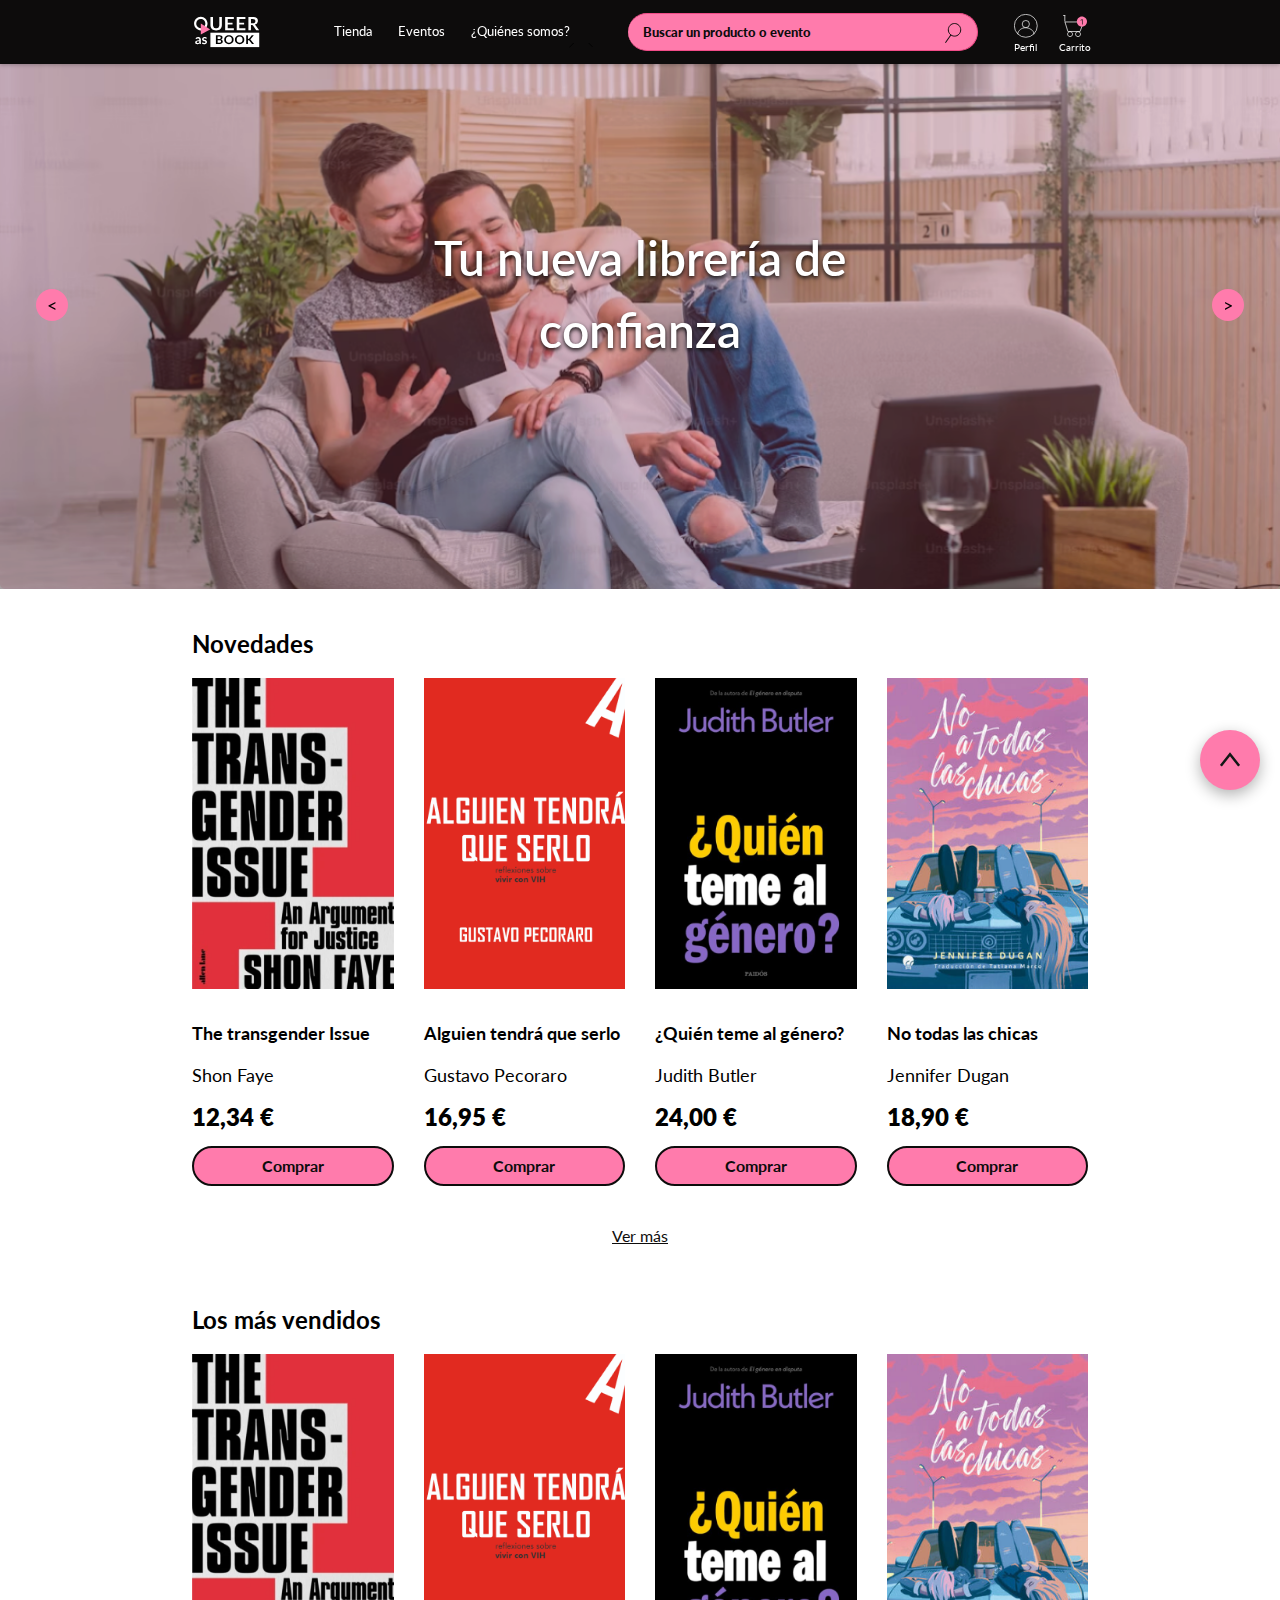
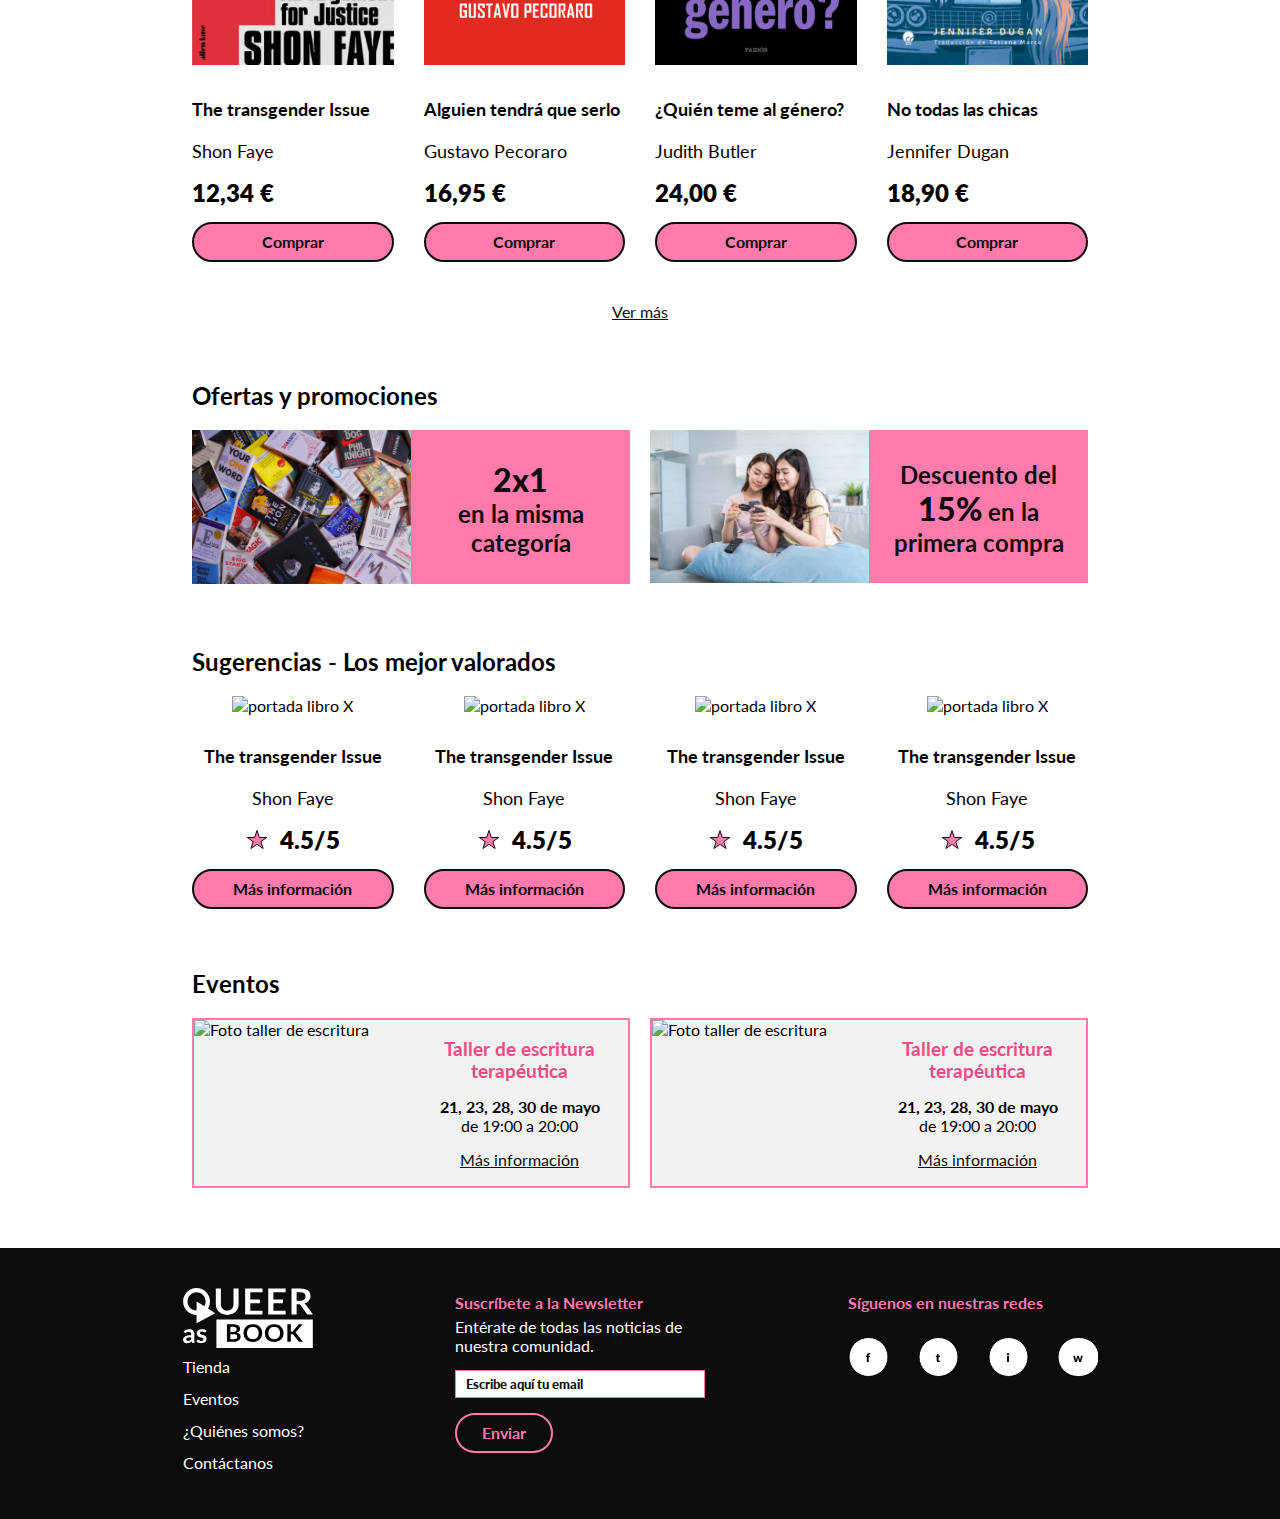
==== commit 248c26da: "Fix cards books mobile alignment" ====
--- a/index.html
+++ b/index.html
@@ -1,20 +1,18 @@
-<!-- @format -->
-
 <!DOCTYPE html>
 <html lang="en">
   <head>
-    <meta charset="UTF-8" />
-    <meta name="viewport" content="width=device-width, initial-scale=1.0" />
-    <meta name="description" content="La nueva librería online para una comunidad orgullosa." />
+    <meta charset="UTF-8" >
+    <meta name="viewport" content="width=device-width, initial-scale=1.0" >
+    <meta name="description" content="La nueva librería online para una comunidad orgullosa." >
     <title>Inicio | Página de inicio de Queer as Book</title>
-    <link rel="stylesheet" href="https://fonts.googleapis.com/css2?family=Lato:ital,wght@0,100;0,300;0,400;0,700;0,900;1,100;1,300;1,400;1,700;1,900&display=swap" />
-    <link rel="stylesheet" href="./css/styles.css" />
-    <link rel="icon" type="image/x-icon" href="favicon.ico" />
+    <link rel="stylesheet" href="https://fonts.googleapis.com/css2?family=Lato:ital,wght@0,100;0,300;0,400;0,700;0,900;1,100;1,300;1,400;1,700;1,900&display=swap" >
+    <link rel="stylesheet" href="./css/styles.css" >
+    <link rel="icon" type="image/x-icon" href="favicon.ico" >
   </head>
   <body>
     <header>
       <div class="header-wrapper">
-        <a class="logo-desktop" href="index.html"><img src="./images/logos/logo-white-pink.svg" alt="Logo Queer as Book en header desktop" width="80" /></a>
+        <a class="logo-desktop" href="index.html"><img src="./images/logos/logo-white-pink.svg" alt="Logo Queer as Book en header desktop" width="80" ></a>
         <a href="#main-menu" id="main-menu-toggle" class="menu-toggle" aria-label="Abrir menu"><span class="qb-icon qb-icon--hamburger" aria-hidden="true"></span></a>
 
         <a aria-label="Abrir búsqueda" class="item-icon" href="#"><span class="qb-icon qb-icon--search-w"></span></a>
@@ -29,20 +27,20 @@
             <li><a class="hover-underline-animation" href="quienes-somos.html">¿Quiénes somos?</a></li>
           </ul>
 
-          <a class="logo-mobile" href="index.html"><img src="./images/logos/logo-black-sm.svg" alt="Logo Queer as Book en header para mobile" width="40" /></a>
+          <a class="logo-mobile" href="index.html"><img src="./images/logos/logo-black-sm.svg" alt="Logo Queer as Book en header para mobile" width="40" ></a>
         </nav>
 
         <div class="searchbar">
           <form action="#" method="post" role="search" accept-charset="utf-8" id="searchbar-form">
-            <label for="searchbar-form" class="hide-label">Buscar</label>
-            <input class="searchbar-text" type="search" name="search" placeholder="Buscar un producto o evento" value="" id="searchbar-field" aria-labelledby="searchbar-form" />
+            <label for="searchbar-field" id="searchbar-label" class="hide-label">Buscar</label>
+            <input class="searchbar-text" type="search" name="search" placeholder="Buscar un producto o evento" value="" id="searchbar-field" aria-labelledby="searchbar-label" >
           </form>
         </div>
 
-        <a class="logo-mobile" href="index.html"><img src="./images/logos/logo-white-pink-sm.svg" alt="Logo Queer as Book" width="40" /></a>
+        <a class="logo-mobile" href="index.html"><img src="./images/logos/logo-white-pink-sm.svg" alt="Logo Queer as Book" width="40" ></a>
 
         <a href="#main-menu-toggle" title="menu-toggle" class="backdrop" tabindex="-1" aria-hidden="true" hidden></a>
-        
+
         <div class="perfil-carrito-wrapper">
           <a aria-label="perfil" class="item-icon" href="#"><span class="qb-icon qb-icon--profile"></span> Perfil</a>
           <a aria-label="carrito" class="item-icon" href="#"><span class="qb-icon qb-icon--cart"></span>Carrito</a>
@@ -54,8 +52,8 @@
       <a aria-label="Volver arriba" href="#"></a>
       <div id="carousel">
         <!-- <legend style="display: none;">Controles del carousel</legend> -->
-        <input checked type="radio" name="slider" id="slide1" />
-        <input type="radio" name="slider" id="slide2" />
+        <input checked type="radio" name="slider" id="slide1" >
+        <input type="radio" name="slider" id="slide2" >
 
         <div id="slides">
           <div id="overflow">
@@ -63,7 +61,7 @@
               <article>
                 <div class="info"><h1>Tu nueva librería de confianza</h1></div>
 
-                <img alt="Imagen de portada. Pareja en el sofá" src="./images/portada1.png" />
+                <img alt="Imagen de portada. Pareja en el sofá" src="./images/portada1.png" >
               </article>
 
               <article>
@@ -71,7 +69,7 @@
                   <h1>Taller de escritura creativa</h1>
                   <a aria-label="Botón para más información sobre el taller" href="./eventos.html" class="btn btn--secondary">Más información</a>
                 </div>
-                <img alt="Imagen de evento. Taller de escritura creativa" src="./images/portada2.png" />
+                <img alt="Imagen de evento. Taller de escritura creativa" src="./images/portada2.png" >
               </article>
             </div>
             <!-- .inner -->
@@ -93,33 +91,41 @@
         <h2>Novedades</h2>
         <div class="cards-books-wrapper">
           <article class="card-books">
-            <img src="./images/book-covers/the-transgender-issue.png" alt="portada The transgender issue" />
-            <h3>The transgender Issue</h3>
-            <p>Shon Faye</p>
+            <img src="./images/book-covers/the-transgender-issue.png" alt="portada The transgender issue" >
+            <div class="card-books-content-wrapper">
+              <h3>The transgender Issue</h3>
+              <p>Shon Faye</p>
+            </div>
             <h4 class="precio">12,34 €</h4>
             <button class="btn btn--primary">Comprar</button>
           </article>
 
           <article class="card-books">
-            <img src="./images/book-covers/alguien-tendra-que-serlo.png" alt="portada libro Alguien tendrá que serlo" />
-            <h3>Alguien tendrá que serlo</h3>
-            <p>Gustavo Pecoraro</p>
+            <img src="./images/book-covers/alguien-tendra-que-serlo.png" alt="portada libro Alguien tendrá que serlo" >
+            <div class="card-books-content-wrapper">
+              <h3>Alguien tendrá que serlo</h3>
+              <p>Gustavo Pecoraro</p>
+            </div>
             <h4 class="precio">16,95 €</h4>
             <button class="btn btn--primary">Comprar</button>
           </article>
 
           <article class="card-books">
-            <img src="./images/book-covers/quien-teme-al-genero.png" alt="portada libro Quién teme al género" />
-            <h3>¿Quién teme al género?</h3>
-            <p>Judith Butler</p>
+            <img src="./images/book-covers/quien-teme-al-genero.png" alt="portada libro Quién teme al género" >
+            <div class="card-books-content-wrapper">
+              <h3>¿Quién teme al género?</h3>
+              <p>Judith Butler</p>
+            </div>
             <h4 class="precio">24,00 €</h4>
             <button class="btn btn--primary">Comprar</button>
           </article>
 
           <article class="card-books">
-            <img src="./images/book-covers/no-todas-las-chicas.png" alt="portada libro No todas las chicas" />
-            <h3>No todas las chicas</h3>
-            <p>Jennifer Dugan</p>
+            <img src="./images/book-covers/no-todas-las-chicas.png" alt="portada libro No todas las chicas" >
+            <div class="card-books-content-wrapper">
+              <h3>No todas las chicas</h3>
+              <p>Jennifer Dugan</p>
+            </div>
             <h4 class="precio">18,90 €</h4>
             <button class="btn btn--primary">Comprar</button>
           </article>
@@ -132,33 +138,41 @@
         <h2>Los más vendidos</h2>
         <div class="cards-books-wrapper">
           <article class="card-books">
-            <img src="./images/book-covers/the-transgender-issue.png" alt="portada The transgender issue" />
-            <h3>The transgender Issue</h3>
-            <p>Shon Faye</p>
+            <img src="./images/book-covers/the-transgender-issue.png" alt="portada The transgender issue" >
+            <div class="card-books-content-wrapper">
+              <h3>The transgender Issue</h3>
+              <p>Shon Faye</p>
+            </div>
             <h4 class="precio">12,34 €</h4>
             <button class="btn btn--primary">Comprar</button>
           </article>
 
           <article class="card-books">
-            <img src="./images/book-covers/alguien-tendra-que-serlo.png" alt="portada libro Alguien tendrá que serlo" />
-            <h3>Alguien tendrá que serlo</h3>
-            <p>Gustavo Pecoraro</p>
+            <img src="./images/book-covers/alguien-tendra-que-serlo.png" alt="portada libro Alguien tendrá que serlo" >
+            <div class="card-books-content-wrapper">
+              <h3>Alguien tendrá que serlo</h3>
+              <p>Gustavo Pecoraro</p>
+            </div>
             <h4 class="precio">16,95 €</h4>
             <button class="btn btn--primary">Comprar</button>
           </article>
 
           <article class="card-books">
-            <img src="./images/book-covers/quien-teme-al-genero.png" alt="portada libro Quién teme al género" />
-            <h3>¿Quién teme al género?</h3>
-            <p>Judith Butler</p>
+            <img src="./images/book-covers/quien-teme-al-genero.png" alt="portada libro Quién teme al género" >
+            <div class="card-books-content-wrapper">
+              <h3>¿Quién teme al género?</h3>
+              <p>Judith Butler</p>
+            </div>
             <h4 class="precio">24,00 €</h4>
             <button class="btn btn--primary">Comprar</button>
           </article>
 
           <article class="card-books">
-            <img src="./images/book-covers/no-todas-las-chicas.png" alt="portada libro No todas las chicas" />
-            <h3>No todas las chicas</h3>
-            <p>Jennifer Dugan</p>
+            <img src="./images/book-covers/no-todas-las-chicas.png" alt="portada libro No todas las chicas" >
+            <div class="card-books-content-wrapper">
+              <h3>No todas las chicas</h3>
+              <p>Jennifer Dugan</p>
+            </div>
             <h4 class="precio">18,90 €</h4>
             <button class="btn btn--primary">Comprar</button>
           </article>
@@ -175,19 +189,19 @@
             <a aria-label="tarjeta de promoción" href="/tienda.html">
               <div class="text-over-image">
                 <h3 class="text-deal">
-                  <span class="max-deal">2x1</span><br />
+                  <span class="max-deal">2x1</span><br >
                   en la misma categoría
                 </h3>
               </div>
-              <img src="./images/oferta-categoria.png" alt="libros oferta 2 por 1" />
+              <img src="./images/oferta-categoria.png" alt="libros oferta 2 por 1" >
             </a>
           </article>
           <article>
             <a aria-label="tarjeta de promoción" href="/tienda.html">
               <div class="text-over-image">
-                <h3 class="text-deal">Descuento del <span class="max-deal">15%</span> en la <br />primera compra</h3>
+                <h3 class="text-deal">Descuento del <span class="max-deal">15%</span> en la <br >primera compra</h3>
               </div>
-              <img src="./images/oferta-descuento.png" alt="Pareja comprando descuento 15" />
+              <img src="./images/oferta-descuento.png" alt="Pareja comprando descuento 15" >
             </a>
           </article>
         </div>
@@ -199,33 +213,41 @@
         <h2>Sugerencias - Los mejor valorados</h2>
         <div class="cards-books-wrapper">
           <article class="card-books card-suggestions">
-            <img src="https://www.queerlit.co.uk/cdn/shop/products/9780241423141_b2c5d167-e8be-4f23-af86-11f221626fd6_370x.jpg?v=1641292805" alt="portada libro X" />
-            <h3>The transgender Issue</h3>
-            <p>Shon Faye</p>
+            <img src="https://www.queerlit.co.uk/cdn/shop/products/9780241423141_b2c5d167-e8be-4f23-af86-11f221626fd6_370x.jpg?v=1641292805" alt="portada libro X" >
+            <div class="card-books-content-wrapper">
+              <h3>The transgender Issue</h3>
+              <p>Shon Faye</p>
+            </div>
             <h4 class="rating">4.5/5</h4>
             <button class="btn btn--primary">Más información</button>
           </article>
 
           <article class="card-books card-suggestions">
-            <img src="https://www.queerlit.co.uk/cdn/shop/products/9780241423141_b2c5d167-e8be-4f23-af86-11f221626fd6_370x.jpg?v=1641292805" alt="portada libro X" />
-            <h3>The transgender Issue</h3>
-            <p>Shon Faye</p>
+            <img src="https://www.queerlit.co.uk/cdn/shop/products/9780241423141_b2c5d167-e8be-4f23-af86-11f221626fd6_370x.jpg?v=1641292805" alt="portada libro X" >
+            <div class="card-books-content-wrapper">
+              <h3>The transgender Issue</h3>
+              <p>Shon Faye</p>
+            </div>
             <h4 class="rating">4.5/5</h4>
             <button class="btn btn--primary">Más información</button>
           </article>
 
           <article class="card-books card-suggestions">
-            <img src="https://www.queerlit.co.uk/cdn/shop/products/9780241423141_b2c5d167-e8be-4f23-af86-11f221626fd6_370x.jpg?v=1641292805" alt="portada libro X" />
-            <h3>The transgender Issue</h3>
-            <p>Shon Faye</p>
+            <img src="https://www.queerlit.co.uk/cdn/shop/products/9780241423141_b2c5d167-e8be-4f23-af86-11f221626fd6_370x.jpg?v=1641292805" alt="portada libro X" >
+            <div class="card-books-content-wrapper">
+              <h3>The transgender Issue</h3>
+              <p>Shon Faye</p>
+            </div>
             <h4 class="rating">4.5/5</h4>
             <button class="btn btn--primary">Más información</button>
           </article>
 
           <article class="card-books card-suggestions">
-            <img src="https://www.queerlit.co.uk/cdn/shop/products/9780241423141_b2c5d167-e8be-4f23-af86-11f221626fd6_370x.jpg?v=1641292805" alt="portada libro X" />
-            <h3>The transgender Issue</h3>
-            <p>Shon Faye</p>
+            <img src="https://www.queerlit.co.uk/cdn/shop/products/9780241423141_b2c5d167-e8be-4f23-af86-11f221626fd6_370x.jpg?v=1641292805" alt="portada libro X" >
+            <div class="card-books-content-wrapper">
+              <h3>The transgender Issue</h3>
+              <p>Shon Faye</p>
+            </div>
             <h4 class="rating">4.5/5</h4>
             <button class="btn btn--primary">Más información</button>
           </article>
@@ -237,22 +259,22 @@
         <h2>Eventos</h2>
         <div class="cards-events-home-wrapper">
           <article>
-            <img src="https://plus.unsplash.com/premium_photo-1706061118695-5c6cc28e418d?q=80&w=2942&auto=format&fit=crop&ixlib=rb-4.0.3&ixid=M3wxMjA3fDB8MHxwaG90by1wYWdlfHx8fGVufDB8fHx8fA==" alt="Foto taller de escritura" />
+            <img src="https://plus.unsplash.com/premium_photo-1706061118695-5c6cc28e418d?q=80&w=2942&auto=format&fit=crop&ixlib=rb-4.0.3&ixid=M3wxMjA3fDB8MHxwaG90by1wYWdlfHx8fGVufDB8fHx8fA==" alt="Foto taller de escritura" >
             <div class="text-events">
               <h3>Taller de escritura terapéutica</h3>
               <p>
-                <span style="font-weight: 700">21, 23, 28, 30 de mayo</span><br />
+                <span style="font-weight: 700">21, 23, 28, 30 de mayo</span><br >
                 de 19:00 a 20:00
               </p>
               <a class="btn--link" href="./eventos.html">Más información</a>
             </div>
           </article>
           <article>
-            <img src="https://plus.unsplash.com/premium_photo-1706061118695-5c6cc28e418d?q=80&w=2942&auto=format&fit=crop&ixlib=rb-4.0.3&ixid=M3wxMjA3fDB8MHxwaG90by1wYWdlfHx8fGVufDB8fHx8fA==" alt="Foto taller de escritura" />
+            <img src="https://plus.unsplash.com/premium_photo-1706061118695-5c6cc28e418d?q=80&w=2942&auto=format&fit=crop&ixlib=rb-4.0.3&ixid=M3wxMjA3fDB8MHxwaG90by1wYWdlfHx8fGVufDB8fHx8fA==" alt="Foto taller de escritura" >
             <div class="text-events">
               <h3>Taller de escritura terapéutica</h3>
               <p>
-                <span style="font-weight: 700">21, 23, 28, 30 de mayo</span><br />
+                <span style="font-weight: 700">21, 23, 28, 30 de mayo</span><br >
                 de 19:00 a 20:00
               </p>
               <a class="btn--link" href="./eventos.html">Más información</a>
@@ -264,7 +286,7 @@
     </main>
     <footer>
       <div class="footer-first-block">
-        <a aria-label="Enlace en el footer para volver al inicio" class="logo-footer" href="index.html"><img src="./images/logos/logo-white.svg" alt="Logo Queer as Book en footer" width="130" /></a>
+        <a aria-label="Enlace en el footer para volver al inicio" class="logo-footer" href="index.html"><img src="./images/logos/logo-white.svg" alt="Logo Queer as Book en footer" width="130" ></a>
         <ul class="footer-links">
           <li><a href="tienda.html">Tienda</a></li>
           <li><a href="eventos.html">Eventos</a></li>
@@ -277,13 +299,13 @@
           <h4>Suscríbete a la Newsletter</h4>
           <p>
             <label for="subscribe-field"
-              >Entérate de todas las noticias de <br />
+              >Entérate de todas las noticias de <br >
               nuestra comunidad.</label
-            ><br />
-            <input type="text" name="email" placeholder="Escribe aquí tu email" value="" id="subscribe-field" />
+            ><br >
+            <input type="text" name="email" placeholder="Escribe aquí tu email" value="" id="subscribe-field" >
           </p>
           <p>
-            <input class="btn btn--tertiary" type="submit" value="Enviar" />
+            <input class="btn btn--tertiary" type="submit" value="Enviar" >
           </p>
         </form>
       </div>
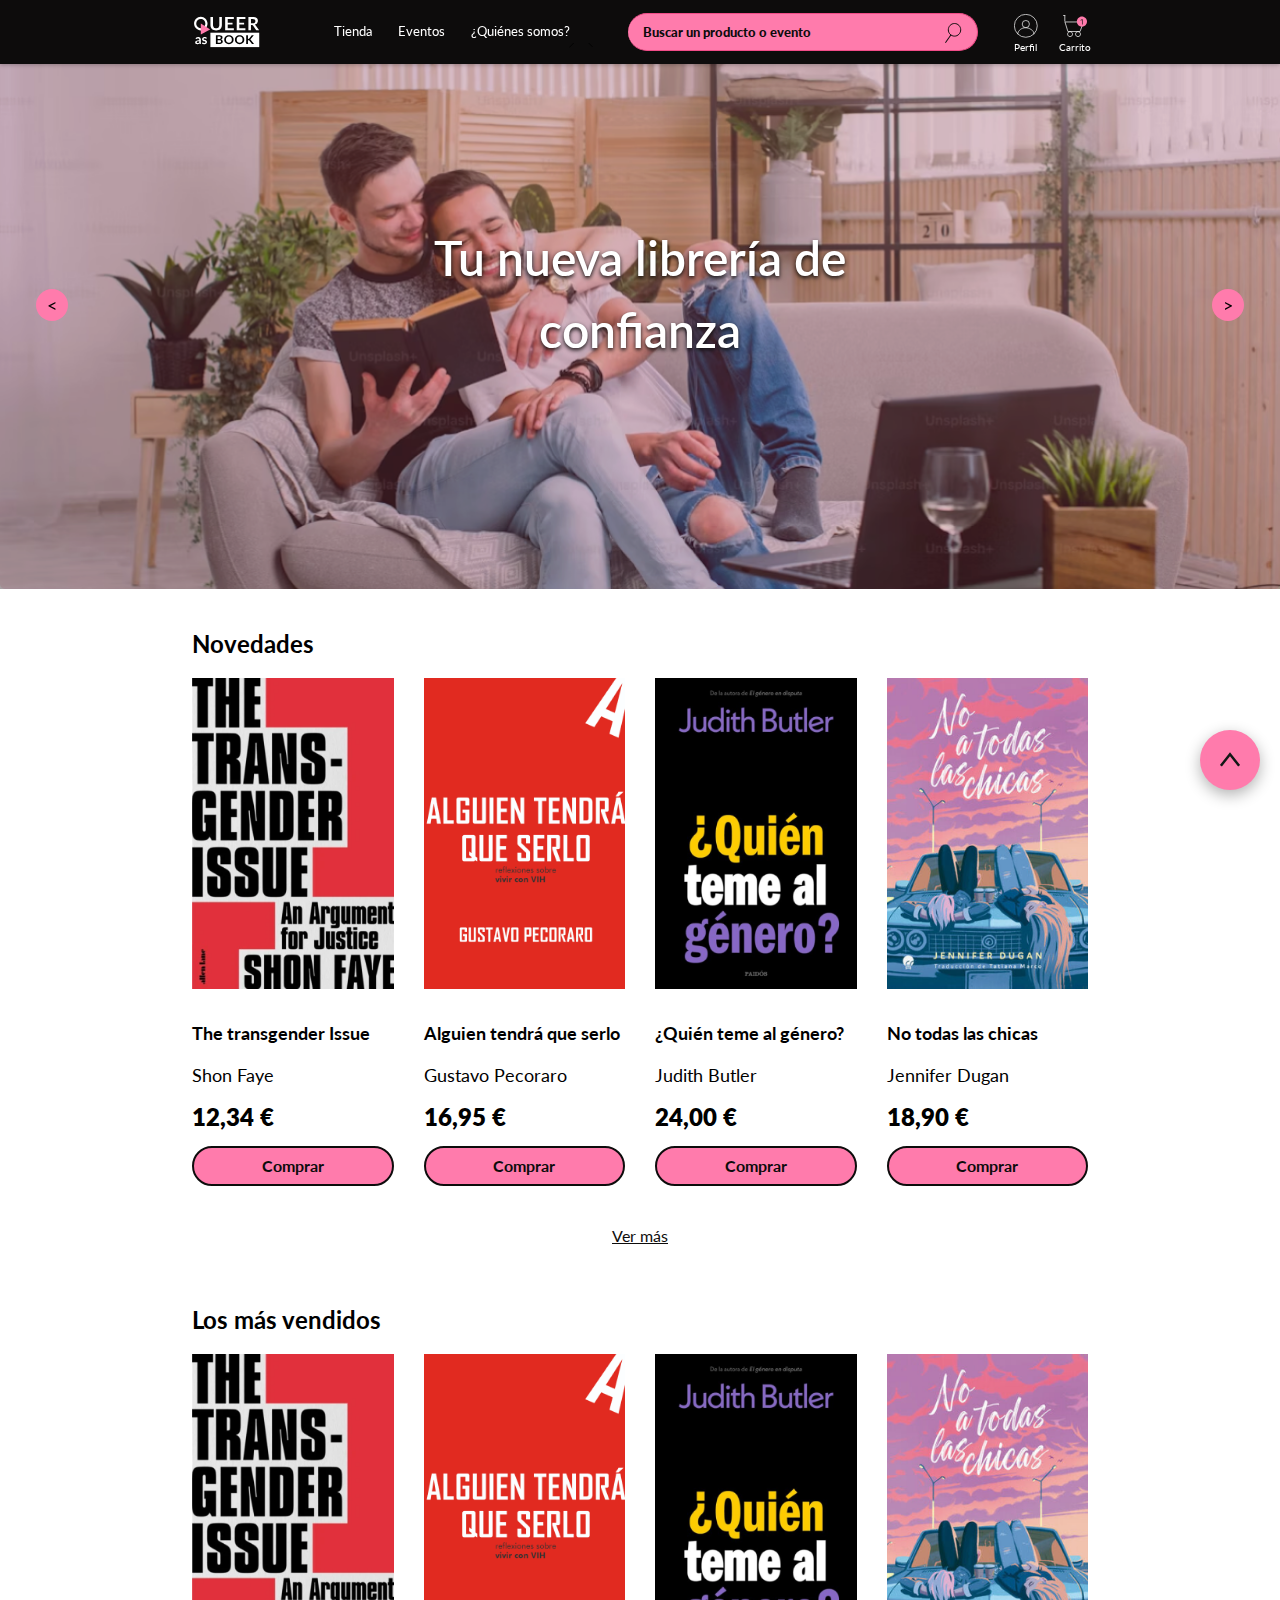
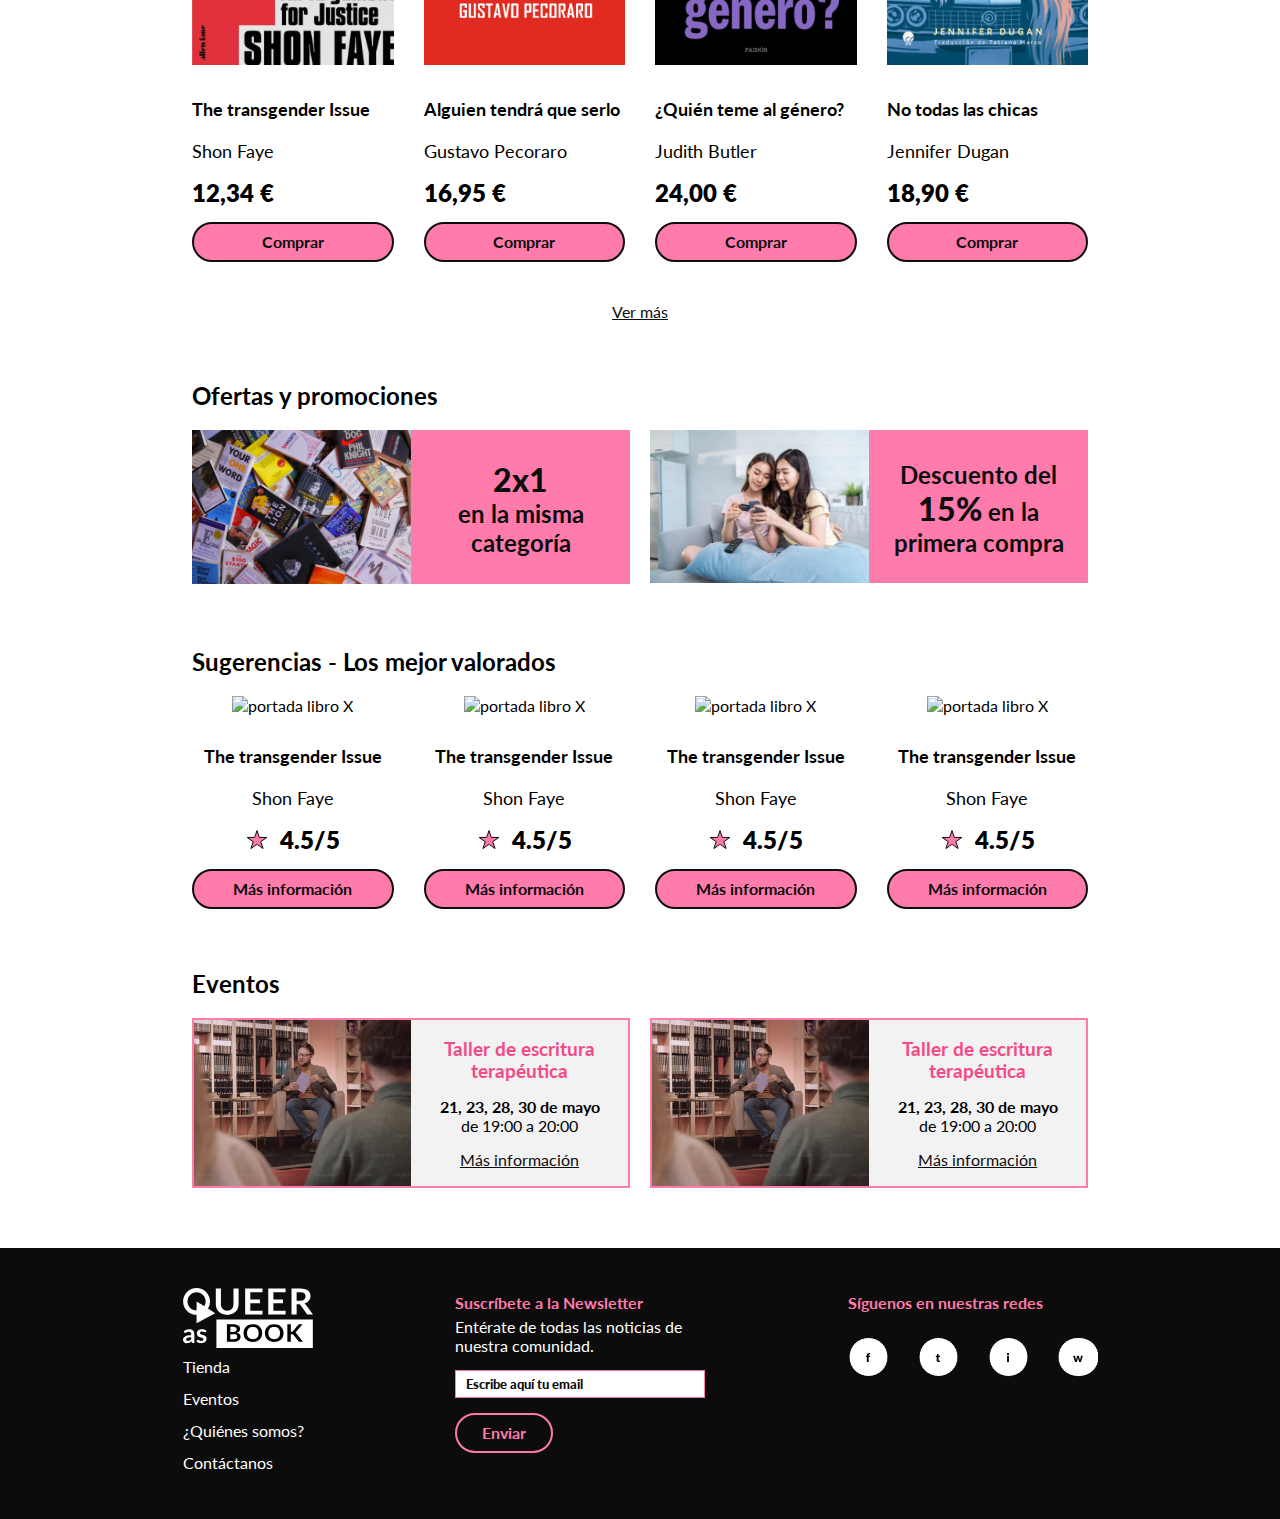
==== commit 5c267f72: "Replace image for events" ====
--- a/index.html
+++ b/index.html
@@ -259,7 +259,7 @@
         <h2>Eventos</h2>
         <div class="cards-events-home-wrapper">
           <article>
-            <img src="https://plus.unsplash.com/premium_photo-1706061118695-5c6cc28e418d?q=80&w=2942&auto=format&fit=crop&ixlib=rb-4.0.3&ixid=M3wxMjA3fDB8MHxwaG90by1wYWdlfHx8fGVufDB8fHx8fA==" alt="Foto taller de escritura" >
+            <img src="./images/portada2.png" alt="Foto taller de escritura" >
             <div class="text-events">
               <h3>Taller de escritura terapéutica</h3>
               <p>
@@ -270,7 +270,7 @@
             </div>
           </article>
           <article>
-            <img src="https://plus.unsplash.com/premium_photo-1706061118695-5c6cc28e418d?q=80&w=2942&auto=format&fit=crop&ixlib=rb-4.0.3&ixid=M3wxMjA3fDB8MHxwaG90by1wYWdlfHx8fGVufDB8fHx8fA==" alt="Foto taller de escritura" >
+            <img src="./images/portada2.png" alt="Foto taller de escritura" >
             <div class="text-events">
               <h3>Taller de escritura terapéutica</h3>
               <p>
